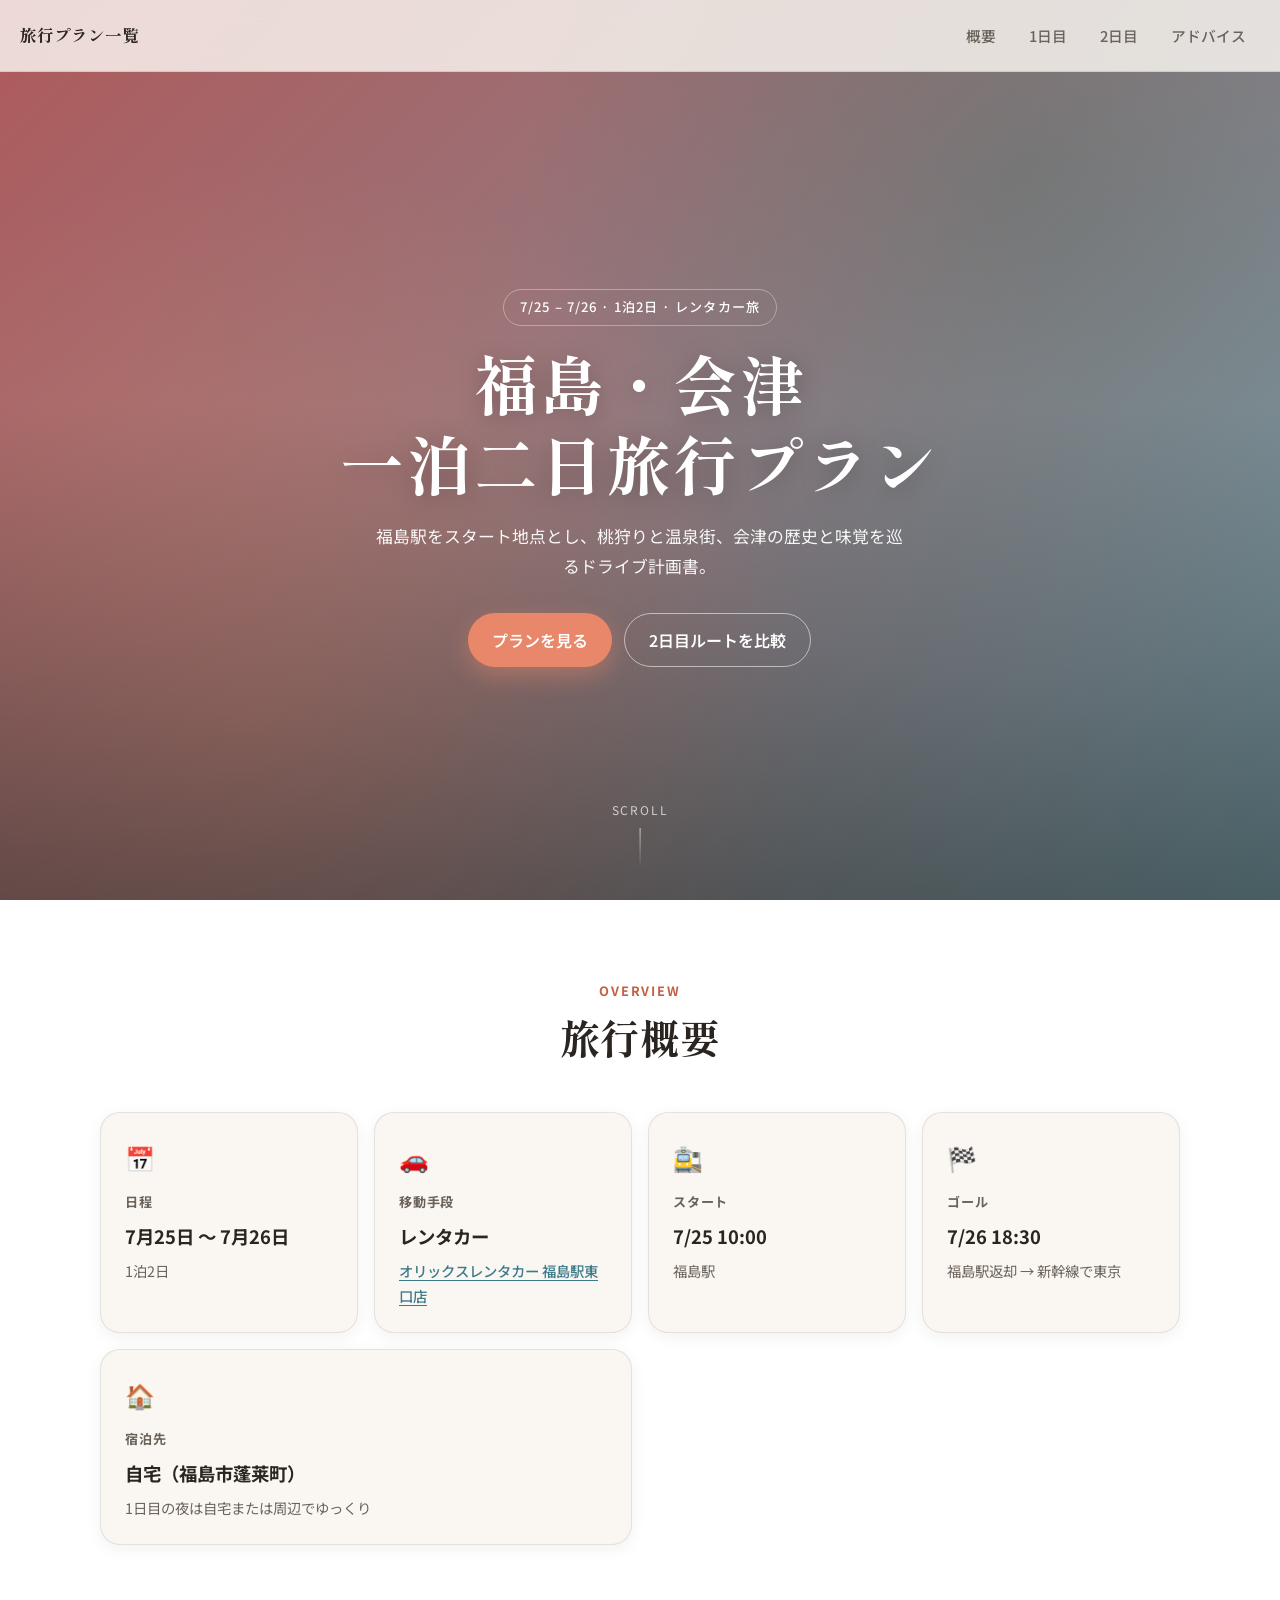
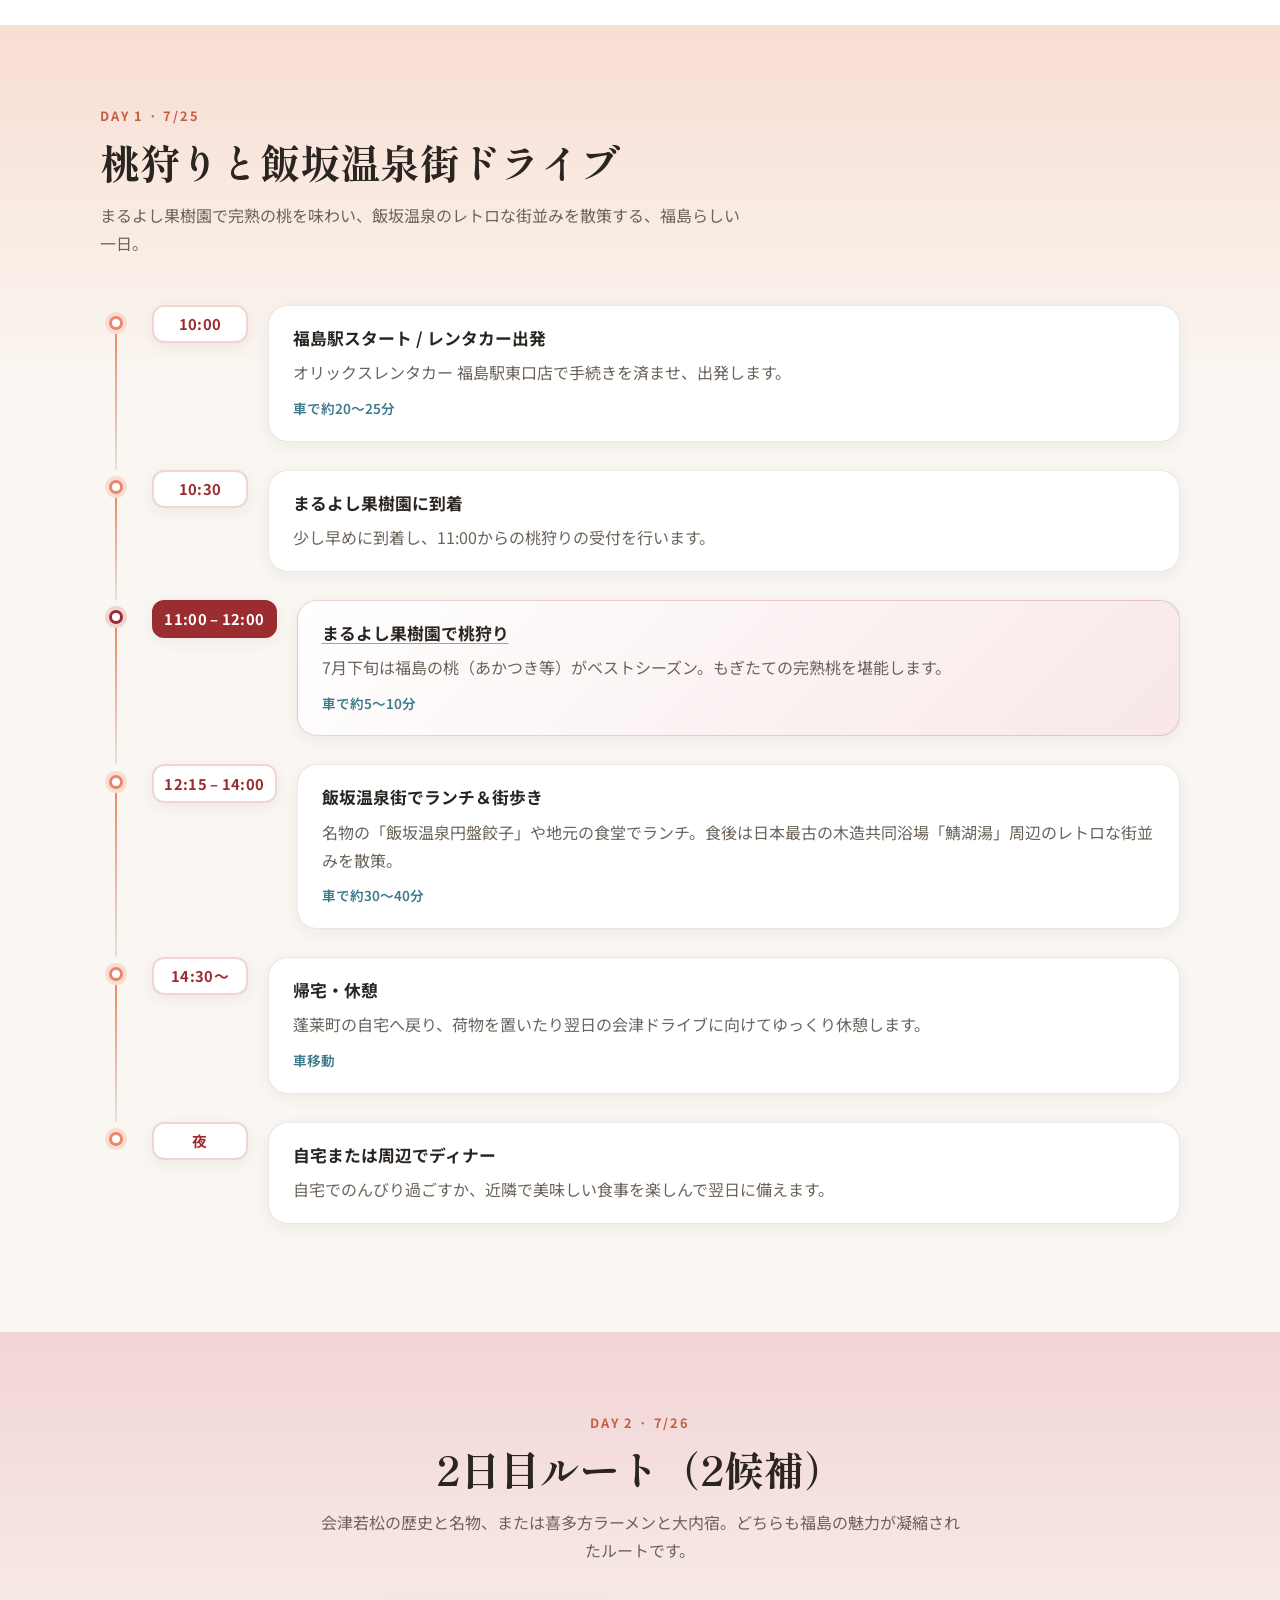
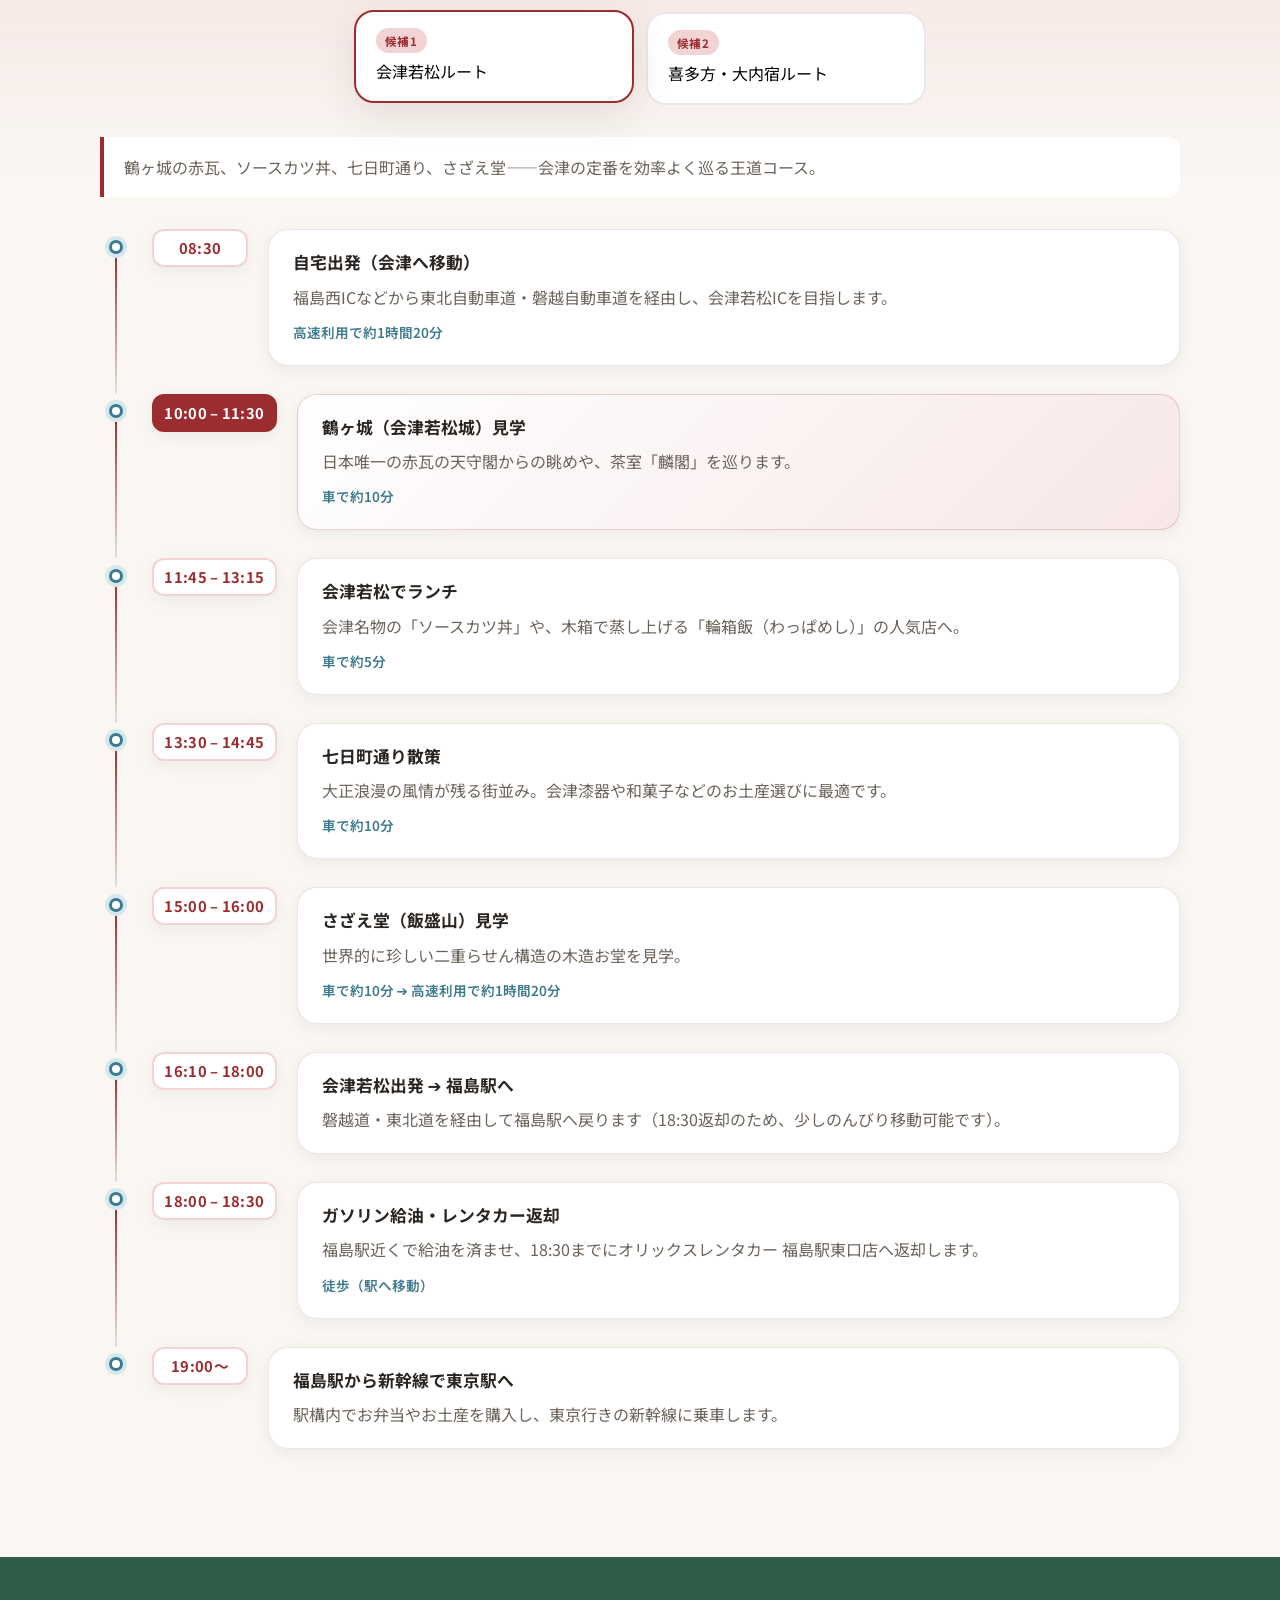
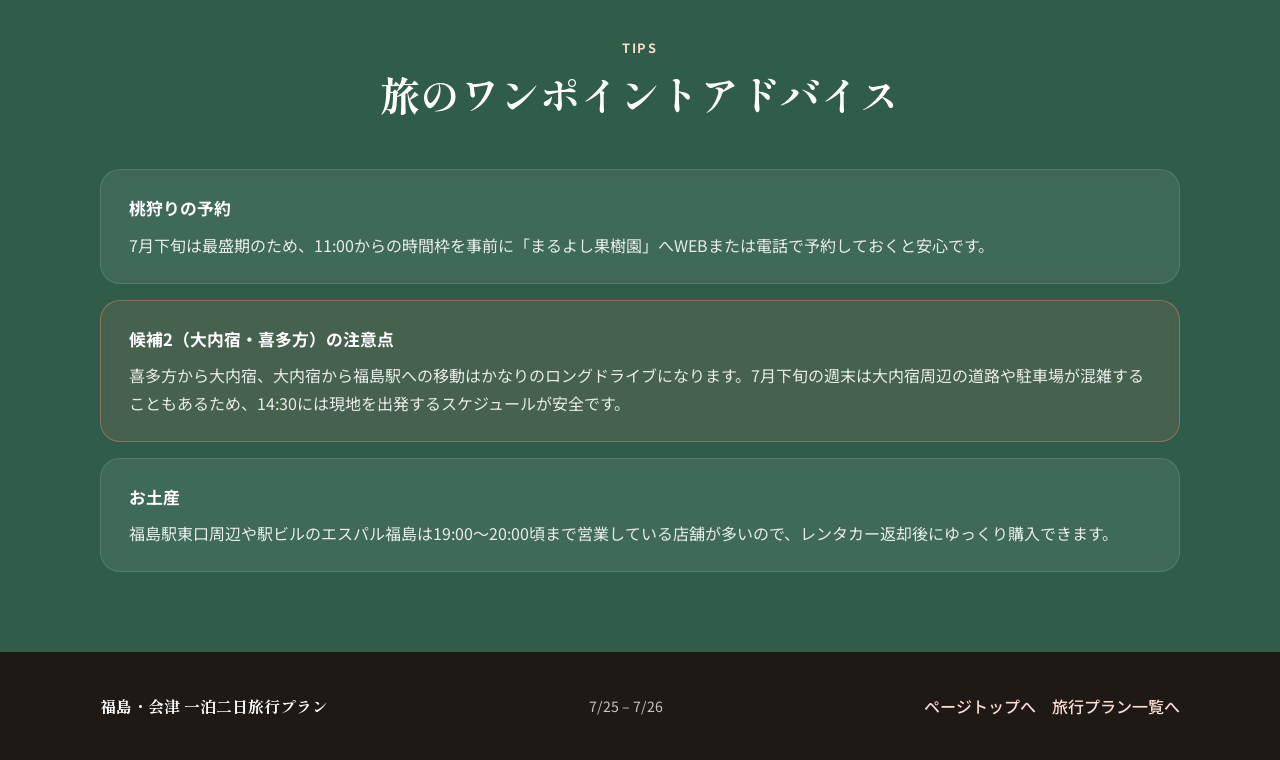
==== plans/fukushima-aizu-jul2025/index.html @ ad92efbf "Add Fukushima and Sendai travel plan site for GitHub Pages. Co-authored-by: Cursor <cursoragent@curs" ====
<!doctype html>
<html lang="ja">
  <head>
    <meta charset="utf-8" />
    <meta name="viewport" content="width=device-width, initial-scale=1" />
    <meta
      name="description"
      content="福島駅を起点とした1泊2日のドライブ旅行プラン。桃狩り、飯坂温泉、会津若松・喜多方・大内宿の2日目ルート候補付き。"
    />
    <title>福島・会津 一泊二日旅行プラン</title>
    <link rel="preconnect" href="https://fonts.googleapis.com" />
    <link rel="preconnect" href="https://fonts.gstatic.com" crossorigin />
    <link
      href="https://fonts.googleapis.com/css2?family=Noto+Sans+JP:wght@400;500;700&family=Shippori+Mincho:wght@500;700&display=swap"
      rel="stylesheet"
    />
    <link rel="stylesheet" href="styles.css" />
  </head>
  <body>
    <a class="skip-link" href="#main">本文へスキップ</a>

    <header class="site-header" id="top">
      <nav class="nav" aria-label="ページ内ナビゲーション">
        <a class="nav__brand" href="../../">旅行プラン一覧</a>
        <button
          class="nav__toggle"
          type="button"
          aria-expanded="false"
          aria-controls="nav-menu"
        >
          メニュー
        </button>
        <ul class="nav__menu" id="nav-menu">
          <li><a href="#overview">概要</a></li>
          <li><a href="#day1">1日目</a></li>
          <li><a href="#day2">2日目</a></li>
          <li><a href="#tips">アドバイス</a></li>
        </ul>
      </nav>

      <section class="hero" aria-labelledby="hero-title">
        <div class="hero__overlay"></div>
        <div class="hero__content">
          <p class="hero__eyebrow">7/25 – 7/26 · 1泊2日 · レンタカー旅</p>
          <h1 class="hero__title" id="hero-title">福島・会津<br />一泊二日旅行プラン</h1>
          <p class="hero__lead">
            福島駅をスタート地点とし、桃狩りと温泉街、会津の歴史と味覚を巡るドライブ計画書。
          </p>
          <div class="hero__actions">
            <a class="btn btn--primary" href="#overview">プランを見る</a>
            <a class="btn btn--ghost" href="#day2">2日目ルートを比較</a>
          </div>
        </div>
        <div class="hero__scroll" aria-hidden="true">
          <span>Scroll</span>
        </div>
      </section>
    </header>

    <main id="main">
      <section class="section overview" id="overview" aria-labelledby="overview-title">
        <div class="container">
          <header class="section__header">
            <p class="section__eyebrow">Overview</p>
            <h2 class="section__title" id="overview-title">旅行概要</h2>
          </header>

          <div class="overview__grid">
            <article class="info-card">
              <span class="info-card__icon" aria-hidden="true">📅</span>
              <h3 class="info-card__label">日程</h3>
              <p class="info-card__value">7月25日 〜 7月26日</p>
              <p class="info-card__note">1泊2日</p>
            </article>
            <article class="info-card">
              <span class="info-card__icon" aria-hidden="true">🚗</span>
              <h3 class="info-card__label">移動手段</h3>
              <p class="info-card__value">レンタカー</p>
              <p class="info-card__note">
                <a
                  href="https://car.orix.co.jp/shops/?md=view&shop_id=275"
                  target="_blank"
                  rel="noopener noreferrer"
                  >オリックスレンタカー 福島駅東口店</a
                >
              </p>
            </article>
            <article class="info-card">
              <span class="info-card__icon" aria-hidden="true">🚉</span>
              <h3 class="info-card__label">スタート</h3>
              <p class="info-card__value">7/25 10:00</p>
              <p class="info-card__note">福島駅</p>
            </article>
            <article class="info-card">
              <span class="info-card__icon" aria-hidden="true">🏁</span>
              <h3 class="info-card__label">ゴール</h3>
              <p class="info-card__value">7/26 18:30</p>
              <p class="info-card__note">福島駅返却 → 新幹線で東京</p>
            </article>
            <article class="info-card info-card--wide">
              <span class="info-card__icon" aria-hidden="true">🏠</span>
              <h3 class="info-card__label">宿泊先</h3>
              <p class="info-card__value">自宅（福島市蓬莱町）</p>
              <p class="info-card__note">1日目の夜は自宅または周辺でゆっくり</p>
            </article>
          </div>
        </div>
      </section>

      <section class="section day-section day-section--peach" id="day1" aria-labelledby="day1-title">
        <div class="container">
          <header class="section__header section__header--left">
            <p class="section__eyebrow">Day 1 · 7/25</p>
            <h2 class="section__title" id="day1-title">桃狩りと飯坂温泉街ドライブ</h2>
            <p class="section__lead">
              まるよし果樹園で完熟の桃を味わい、飯坂温泉のレトロな街並みを散策する、福島らしい一日。
            </p>
          </header>

          <ol class="timeline">
            <li class="timeline__item">
              <div class="timeline__time">10:00</div>
              <article class="timeline__card">
                <h3 class="timeline__heading">福島駅スタート / レンタカー出発</h3>
                <p>
                  オリックスレンタカー 福島駅東口店で手続きを済ませ、出発します。
                </p>
                <p class="timeline__meta">車で約20〜25分</p>
              </article>
            </li>
            <li class="timeline__item">
              <div class="timeline__time">10:30</div>
              <article class="timeline__card">
                <h3 class="timeline__heading">まるよし果樹園に到着</h3>
                <p>少し早めに到着し、11:00からの桃狩りの受付を行います。</p>
              </article>
            </li>
            <li class="timeline__item timeline__item--highlight">
              <div class="timeline__time">11:00 – 12:00</div>
              <article class="timeline__card">
                <h3 class="timeline__heading">
                  <a
                    href="https://www.maruyoshi-peach.com/"
                    target="_blank"
                    rel="noopener noreferrer"
                    >まるよし果樹園で桃狩り</a
                  >
                </h3>
                <p>
                  7月下旬は福島の桃（あかつき等）がベストシーズン。もぎたての完熟桃を堪能します。
                </p>
                <p class="timeline__meta">車で約5〜10分</p>
              </article>
            </li>
            <li class="timeline__item">
              <div class="timeline__time">12:15 – 14:00</div>
              <article class="timeline__card">
                <h3 class="timeline__heading">飯坂温泉街でランチ＆街歩き</h3>
                <p>
                  名物の「飯坂温泉円盤餃子」や地元の食堂でランチ。食後は日本最古の木造共同浴場「鯖湖湯」周辺のレトロな街並みを散策。
                </p>
                <p class="timeline__meta">車で約30〜40分</p>
              </article>
            </li>
            <li class="timeline__item">
              <div class="timeline__time">14:30〜</div>
              <article class="timeline__card">
                <h3 class="timeline__heading">帰宅・休憩</h3>
                <p>
                  蓬莱町の自宅へ戻り、荷物を置いたり翌日の会津ドライブに向けてゆっくり休憩します。
                </p>
                <p class="timeline__meta">車移動</p>
              </article>
            </li>
            <li class="timeline__item">
              <div class="timeline__time">夜</div>
              <article class="timeline__card">
                <h3 class="timeline__heading">自宅または周辺でディナー</h3>
                <p>
                  自宅でのんびり過ごすか、近隣で美味しい食事を楽しんで翌日に備えます。
                </p>
              </article>
            </li>
          </ol>
        </div>
      </section>

      <section class="section day-section day-section--aizu" id="day2" aria-labelledby="day2-title">
        <div class="container">
          <header class="section__header">
            <p class="section__eyebrow">Day 2 · 7/26</p>
            <h2 class="section__title" id="day2-title">2日目ルート（2候補）</h2>
            <p class="section__lead">
              会津若松の歴史と名物、または喜多方ラーメンと大内宿。どちらも福島の魅力が凝縮されたルートです。
            </p>
          </header>

          <div class="route-tabs" role="tablist" aria-label="2日目ルート選択">
            <button
              class="route-tabs__btn is-active"
              type="button"
              role="tab"
              id="tab-route1"
              aria-selected="true"
              aria-controls="panel-route1"
            >
              <span class="route-tabs__badge">候補1</span>
              会津若松ルート
            </button>
            <button
              class="route-tabs__btn"
              type="button"
              role="tab"
              id="tab-route2"
              aria-selected="false"
              aria-controls="panel-route2"
              tabindex="-1"
            >
              <span class="route-tabs__badge">候補2</span>
              喜多方・大内宿ルート
            </button>
          </div>

          <div
            class="route-panel is-active"
            role="tabpanel"
            id="panel-route1"
            aria-labelledby="tab-route1"
          >
            <p class="route-panel__summary">
              鶴ヶ城の赤瓦、ソースカツ丼、七日町通り、さざえ堂——会津の定番を効率よく巡る王道コース。
            </p>
            <ol class="timeline">
              <li class="timeline__item">
                <div class="timeline__time">08:30</div>
                <article class="timeline__card">
                  <h3 class="timeline__heading">自宅出発（会津へ移動）</h3>
                  <p>
                    福島西ICなどから東北自動車道・磐越自動車道を経由し、会津若松ICを目指します。
                  </p>
                  <p class="timeline__meta">高速利用で約1時間20分</p>
                </article>
              </li>
              <li class="timeline__item timeline__item--highlight">
                <div class="timeline__time">10:00 – 11:30</div>
                <article class="timeline__card">
                  <h3 class="timeline__heading">鶴ヶ城（会津若松城）見学</h3>
                  <p>
                    日本唯一の赤瓦の天守閣からの眺めや、茶室「麟閣」を巡ります。
                  </p>
                  <p class="timeline__meta">車で約10分</p>
                </article>
              </li>
              <li class="timeline__item">
                <div class="timeline__time">11:45 – 13:15</div>
                <article class="timeline__card">
                  <h3 class="timeline__heading">会津若松でランチ</h3>
                  <p>
                    会津名物の「ソースカツ丼」や、木箱で蒸し上げる「輪箱飯（わっぱめし）」の人気店へ。
                  </p>
                  <p class="timeline__meta">車で約5分</p>
                </article>
              </li>
              <li class="timeline__item">
                <div class="timeline__time">13:30 – 14:45</div>
                <article class="timeline__card">
                  <h3 class="timeline__heading">七日町通り散策</h3>
                  <p>
                    大正浪漫の風情が残る街並み。会津漆器や和菓子などのお土産選びに最適です。
                  </p>
                  <p class="timeline__meta">車で約10分</p>
                </article>
              </li>
              <li class="timeline__item">
                <div class="timeline__time">15:00 – 16:00</div>
                <article class="timeline__card">
                  <h3 class="timeline__heading">さざえ堂（飯盛山）見学</h3>
                  <p>世界的に珍しい二重らせん構造の木造お堂を見学。</p>
                  <p class="timeline__meta">車で約10分 ➔ 高速利用で約1時間20分</p>
                </article>
              </li>
              <li class="timeline__item">
                <div class="timeline__time">16:10 – 18:00</div>
                <article class="timeline__card">
                  <h3 class="timeline__heading">会津若松出発 ➔ 福島駅へ</h3>
                  <p>
                    磐越道・東北道を経由して福島駅へ戻ります（18:30返却のため、少しのんびり移動可能です）。
                  </p>
                </article>
              </li>
              <li class="timeline__item">
                <div class="timeline__time">18:00 – 18:30</div>
                <article class="timeline__card">
                  <h3 class="timeline__heading">ガソリン給油・レンタカー返却</h3>
                  <p>
                    福島駅近くで給油を済ませ、18:30までにオリックスレンタカー 福島駅東口店へ返却します。
                  </p>
                  <p class="timeline__meta">徒歩（駅へ移動）</p>
                </article>
              </li>
              <li class="timeline__item">
                <div class="timeline__time">19:00〜</div>
                <article class="timeline__card">
                  <h3 class="timeline__heading">福島駅から新幹線で東京駅へ</h3>
                  <p>
                    駅構内でお弁当やお土産を購入し、東京行きの新幹線に乗車します。
                  </p>
                </article>
              </li>
            </ol>
          </div>

          <div
            class="route-panel"
            role="tabpanel"
            id="panel-route2"
            aria-labelledby="tab-route2"
            hidden
          >
            <p class="route-panel__summary">
              喜多方ラーメンの朝食から大内宿の茅葺き宿場町まで。移動量は多いが、北会津の風情を存分に味わえるコース。
            </p>
            <ol class="timeline">
              <li class="timeline__item">
                <div class="timeline__time">08:15</div>
                <article class="timeline__card">
                  <h3 class="timeline__heading">自宅出発（喜多方へ移動）</h3>
                  <p>
                    大内宿への移動時間を考慮し、少し早めに出発。福島西IC等から磐越自動車道を経由、会津縦貫道路を通って喜多方へ。
                  </p>
                  <p class="timeline__meta">高速・高規格道路利用で約1時間20分</p>
                </article>
              </li>
              <li class="timeline__item timeline__item--highlight">
                <div class="timeline__time">09:40 – 11:00</div>
                <article class="timeline__card">
                  <h3 class="timeline__heading">喜多方ラーメンの朝〜昼ランチ</h3>
                  <p>
                    人気店（坂内食堂やまこと食堂など）は並ぶことが多いため、少し早めの時間帯を狙って並び、本場の喜多方ラーメンを堪能します。
                  </p>
                  <p class="timeline__meta">車で約50分</p>
                </article>
              </li>
              <li class="timeline__item">
                <div class="timeline__time">11:00 – 12:00</div>
                <article class="timeline__card">
                  <h3 class="timeline__heading">喜多方 ➔ 大内宿へ移動</h3>
                  <p>
                    会津若松を通り抜け、山間の湯野上温泉方面へ南下して大内宿へ向かいます。
                  </p>
                </article>
              </li>
              <li class="timeline__item timeline__item--highlight">
                <div class="timeline__time">12:00 – 14:30</div>
                <article class="timeline__card">
                  <h3 class="timeline__heading">大内宿 散策</h3>
                  <p>
                    江戸時代の宿場町の面影を残す茅葺き屋根の街並みを散策。名物の「ねぎそば」を軽くつまんだり、高台から全景を撮影します。
                  </p>
                  <p class="timeline__meta">一般道・高速利用で約1時間45分</p>
                </article>
              </li>
              <li class="timeline__item">
                <div class="timeline__time">14:30 – 17:45</div>
                <article class="timeline__card">
                  <h3 class="timeline__heading">大内宿出発 ➔ 福島駅へ（ロングドライブ）</h3>
                  <p>
                    白河IC方面へ抜けるか、または会津若松へ戻って磐越道経由で福島駅へ。夏の夕方の混雑や休憩（SA/PA）を挟むため、3時間強を見込んで余裕を持って出発します。
                  </p>
                </article>
              </li>
              <li class="timeline__item">
                <div class="timeline__time">17:45 – 18:30</div>
                <article class="timeline__card">
                  <h3 class="timeline__heading">ガソリン給油・レンタカー返却</h3>
                  <p>
                    福島駅近くで給油を済ませ、18:30までにオリックスレンタカー 福島駅東口店へ返却します。
                  </p>
                  <p class="timeline__meta">徒歩（駅へ移動）</p>
                </article>
              </li>
              <li class="timeline__item">
                <div class="timeline__time">19:00〜</div>
                <article class="timeline__card">
                  <h3 class="timeline__heading">福島駅から新幹線で東京駅へ</h3>
                  <p>
                    駅でお土産や車内での夕食を買い、新幹線で東京へ帰ります。
                  </p>
                </article>
              </li>
            </ol>
          </div>
        </div>
      </section>

      <section class="section tips" id="tips" aria-labelledby="tips-title">
        <div class="container">
          <header class="section__header">
            <p class="section__eyebrow">Tips</p>
            <h2 class="section__title" id="tips-title">旅のワンポイントアドバイス</h2>
          </header>

          <ul class="tips__list">
            <li class="tip-card">
              <h3 class="tip-card__title">桃狩りの予約</h3>
              <p>
                7月下旬は最盛期のため、11:00からの時間枠を事前に「まるよし果樹園」へWEBまたは電話で予約しておくと安心です。
              </p>
            </li>
            <li class="tip-card tip-card--warn">
              <h3 class="tip-card__title">候補2（大内宿・喜多方）の注意点</h3>
              <p>
                喜多方から大内宿、大内宿から福島駅への移動はかなりのロングドライブになります。7月下旬の週末は大内宿周辺の道路や駐車場が混雑することもあるため、14:30には現地を出発するスケジュールが安全です。
              </p>
            </li>
            <li class="tip-card">
              <h3 class="tip-card__title">お土産</h3>
              <p>
                福島駅東口周辺や駅ビルのエスパル福島は19:00〜20:00頃まで営業している店舗が多いので、レンタカー返却後にゆっくり購入できます。
              </p>
            </li>
          </ul>
        </div>
      </section>
    </main>

    <footer class="site-footer">
      <div class="container site-footer__inner">
        <p class="site-footer__title">福島・会津 一泊二日旅行プラン</p>
        <p class="site-footer__note">7/25 – 7/26</p>
        <div class="site-footer__links">
          <a class="site-footer__top" href="#top">ページトップへ</a>
          <a class="site-footer__top" href="../../">旅行プラン一覧へ</a>
        </div>
      </div>
    </footer>

    <script src="script.js"></script>
  </body>
</html>
---- plans/fukushima-aizu-jul2025/styles.css ----
/* Fukushima travel theme */
:root {
  --color-peach: #e8876a;
  --color-peach-light: #f8ddd2;
  --color-peach-dark: #c45f42;
  --color-onsen: #3d7a8c;
  --color-onsen-light: #d4e8ee;
  --color-aizu: #9b2d30;
  --color-aizu-light: #f2d4d5;
  --color-thatch: #5c4a32;
  --color-thatch-light: #ebe4d8;
  --color-forest: #2f5d4a;
  --color-bg: #faf7f2;
  --color-surface: #ffffff;
  --color-text: #2a2520;
  --color-text-muted: #6b635a;
  --color-border: rgba(44, 36, 28, 0.1);
  --shadow-sm: 0 4px 16px rgba(42, 37, 32, 0.06);
  --shadow-md: 0 12px 40px rgba(42, 37, 32, 0.1);
  --radius-sm: 12px;
  --radius-md: 20px;
  --radius-lg: 28px;
  --font-sans: "Noto Sans JP", system-ui, sans-serif;
  --font-serif: "Shippori Mincho", "Hiragino Mincho ProN", serif;
  --header-height: 72px;
  --max-width: 1080px;
}

*,
*::before,
*::after {
  box-sizing: border-box;
}

html {
  scroll-behavior: smooth;
}

body {
  margin: 0;
  font-family: var(--font-sans);
  font-size: 1rem;
  line-height: 1.75;
  color: var(--color-text);
  background: var(--color-bg);
  -webkit-font-smoothing: antialiased;
}

img {
  max-width: 100%;
  height: auto;
}

a {
  color: var(--color-onsen);
  text-decoration-thickness: 1px;
  text-underline-offset: 3px;
  transition: color 0.2s ease;
}

a:hover {
  color: var(--color-aizu);
}

.skip-link {
  position: absolute;
  top: -100%;
  left: 1rem;
  z-index: 1000;
  padding: 0.75rem 1rem;
  background: var(--color-text);
  color: #fff;
  border-radius: var(--radius-sm);
}

.skip-link:focus {
  top: 1rem;
}

.container {
  width: min(100% - 2.5rem, var(--max-width));
  margin-inline: auto;
}

/* Navigation */
.site-header {
  position: relative;
}

.nav {
  position: fixed;
  top: 0;
  left: 0;
  right: 0;
  z-index: 100;
  display: flex;
  align-items: center;
  justify-content: space-between;
  gap: 1rem;
  height: var(--header-height);
  padding: 0 1.25rem;
  background: rgba(250, 247, 242, 0.82);
  backdrop-filter: blur(14px);
  border-bottom: 1px solid var(--color-border);
}

.nav__brand {
  font-family: var(--font-serif);
  font-weight: 700;
  font-size: 1.05rem;
  color: var(--color-text);
  text-decoration: none;
}

.nav__toggle {
  display: none;
  padding: 0.5rem 0.85rem;
  border: 1px solid var(--color-border);
  border-radius: 999px;
  background: var(--color-surface);
  font: inherit;
  cursor: pointer;
}

.nav__menu {
  display: flex;
  gap: 0.25rem;
  margin: 0;
  padding: 0;
  list-style: none;
}

.nav__menu a {
  display: block;
  padding: 0.5rem 0.9rem;
  color: var(--color-text-muted);
  text-decoration: none;
  border-radius: 999px;
  font-size: 0.92rem;
  font-weight: 500;
  transition: background 0.2s ease, color 0.2s ease;
}

.nav__menu a:hover,
.nav__menu a:focus-visible {
  background: var(--color-peach-light);
  color: var(--color-aizu);
}

/* Hero */
.hero {
  position: relative;
  min-height: 100svh;
  display: grid;
  place-items: center;
  padding: calc(var(--header-height) + 3rem) 1.25rem 4rem;
  overflow: hidden;
  background:
    linear-gradient(135deg, rgba(155, 45, 48, 0.78), rgba(61, 122, 140, 0.72)),
    url("https://images.unsplash.com/photo-1578662996442-48f60103fc96?auto=format&fit=crop&w=1800&q=80")
      center / cover no-repeat;
}

.hero::before {
  content: "";
  position: absolute;
  inset: 0;
  background:
    radial-gradient(circle at 20% 80%, rgba(232, 135, 106, 0.35), transparent 45%),
    radial-gradient(circle at 80% 20%, rgba(47, 93, 74, 0.25), transparent 40%);
  pointer-events: none;
}

.hero__overlay {
  position: absolute;
  inset: 0;
  background: linear-gradient(to top, rgba(20, 16, 12, 0.45), transparent 55%);
}

.hero__content {
  position: relative;
  z-index: 1;
  max-width: 720px;
  text-align: center;
  color: #fff;
}

.hero__eyebrow {
  display: inline-block;
  margin: 0 0 1rem;
  padding: 0.4rem 1rem;
  font-size: 0.82rem;
  font-weight: 500;
  letter-spacing: 0.08em;
  text-transform: uppercase;
  border: 1px solid rgba(255, 255, 255, 0.35);
  border-radius: 999px;
  backdrop-filter: blur(6px);
}

.hero__title {
  margin: 0 0 1.25rem;
  font-family: var(--font-serif);
  font-size: clamp(2.4rem, 6vw, 4rem);
  font-weight: 700;
  line-height: 1.25;
  letter-spacing: 0.04em;
  text-shadow: 0 4px 24px rgba(0, 0, 0, 0.25);
}

.hero__lead {
  margin: 0 auto 2rem;
  max-width: 540px;
  font-size: 1.05rem;
  opacity: 0.95;
}

.hero__actions {
  display: flex;
  flex-wrap: wrap;
  gap: 0.75rem;
  justify-content: center;
}

.btn {
  display: inline-flex;
  align-items: center;
  justify-content: center;
  min-height: 48px;
  padding: 0.75rem 1.5rem;
  border-radius: 999px;
  font-weight: 600;
  text-decoration: none;
  transition: transform 0.2s ease, box-shadow 0.2s ease, background 0.2s ease;
}

.btn:hover {
  transform: translateY(-2px);
}

.btn--primary {
  background: var(--color-peach);
  color: #fff;
  box-shadow: 0 8px 24px rgba(232, 135, 106, 0.45);
}

.btn--primary:hover {
  background: var(--color-peach-dark);
  color: #fff;
}

.btn--ghost {
  border: 1px solid rgba(255, 255, 255, 0.55);
  color: #fff;
  backdrop-filter: blur(6px);
}

.btn--ghost:hover {
  background: rgba(255, 255, 255, 0.12);
  color: #fff;
}

.hero__scroll {
  position: absolute;
  bottom: 2rem;
  left: 50%;
  transform: translateX(-50%);
  font-size: 0.75rem;
  letter-spacing: 0.15em;
  text-transform: uppercase;
  color: rgba(255, 255, 255, 0.7);
  animation: float 2.5s ease-in-out infinite;
}

.hero__scroll::after {
  content: "";
  display: block;
  width: 1px;
  height: 40px;
  margin: 0.5rem auto 0;
  background: linear-gradient(to bottom, rgba(255, 255, 255, 0.7), transparent);
}

@keyframes float {
  0%,
  100% {
    transform: translateX(-50%) translateY(0);
  }
  50% {
    transform: translateX(-50%) translateY(6px);
  }
}

/* Sections */
.section {
  padding: 5rem 0;
}

.section__header {
  text-align: center;
  margin-bottom: 3rem;
}

.section__header--left {
  text-align: left;
}

.section__eyebrow {
  margin: 0 0 0.5rem;
  font-size: 0.8rem;
  font-weight: 700;
  letter-spacing: 0.14em;
  text-transform: uppercase;
  color: var(--color-peach-dark);
}

.section__title {
  margin: 0 0 0.75rem;
  font-family: var(--font-serif);
  font-size: clamp(1.75rem, 4vw, 2.5rem);
  font-weight: 700;
  line-height: 1.35;
}

.section__lead {
  margin: 0 auto;
  max-width: 640px;
  color: var(--color-text-muted);
}

.section__header--left .section__lead {
  margin-left: 0;
}

/* Overview cards */
.overview {
  background: var(--color-surface);
}

.overview__grid {
  display: grid;
  grid-template-columns: repeat(auto-fit, minmax(220px, 1fr));
  gap: 1rem;
}

.info-card {
  padding: 1.5rem;
  background: var(--color-bg);
  border: 1px solid var(--color-border);
  border-radius: var(--radius-md);
  box-shadow: var(--shadow-sm);
  transition: transform 0.2s ease, box-shadow 0.2s ease;
}

.info-card:hover {
  transform: translateY(-3px);
  box-shadow: var(--shadow-md);
}

.info-card--wide {
  grid-column: 1 / -1;
}

@media (min-width: 720px) {
  .info-card--wide {
    grid-column: span 2;
  }
}

.info-card__icon {
  display: block;
  font-size: 1.5rem;
  margin-bottom: 0.75rem;
}

.info-card__label {
  margin: 0 0 0.35rem;
  font-size: 0.82rem;
  font-weight: 700;
  letter-spacing: 0.06em;
  text-transform: uppercase;
  color: var(--color-text-muted);
}

.info-card__value {
  margin: 0;
  font-size: 1.15rem;
  font-weight: 700;
}

.info-card__note {
  margin: 0.35rem 0 0;
  font-size: 0.9rem;
  color: var(--color-text-muted);
}

.info-card__note a {
  font-weight: 500;
}

/* Day sections */
.day-section--peach {
  background:
    linear-gradient(180deg, var(--color-peach-light) 0%, transparent 28%),
    var(--color-bg);
}

.day-section--aizu {
  background:
    linear-gradient(180deg, var(--color-aizu-light) 0%, transparent 24%),
    var(--color-bg);
}

/* Route tabs */
.route-tabs {
  display: flex;
  flex-wrap: wrap;
  gap: 0.75rem;
  justify-content: center;
  margin-bottom: 2rem;
}

.route-tabs__btn {
  display: flex;
  flex-direction: column;
  align-items: flex-start;
  gap: 0.25rem;
  min-width: min(100%, 280px);
  padding: 1rem 1.25rem;
  border: 2px solid var(--color-border);
  border-radius: var(--radius-md);
  background: var(--color-surface);
  font: inherit;
  text-align: left;
  cursor: pointer;
  transition: border-color 0.2s ease, box-shadow 0.2s ease, transform 0.2s ease;
}

.route-tabs__btn:hover {
  border-color: var(--color-peach);
}

.route-tabs__btn.is-active {
  border-color: var(--color-aizu);
  box-shadow: var(--shadow-md);
  transform: translateY(-2px);
}

.route-tabs__badge {
  display: inline-block;
  padding: 0.15rem 0.55rem;
  font-size: 0.72rem;
  font-weight: 700;
  letter-spacing: 0.06em;
  color: var(--color-aizu);
  background: var(--color-aizu-light);
  border-radius: 999px;
}

.route-panel {
  animation: fadeIn 0.35s ease;
}

.route-panel[hidden] {
  display: none;
}

.route-panel__summary {
  margin: 0 0 2rem;
  padding: 1rem 1.25rem;
  background: var(--color-surface);
  border-left: 4px solid var(--color-aizu);
  border-radius: 0 var(--radius-sm) var(--radius-sm) 0;
  color: var(--color-text-muted);
}

@keyframes fadeIn {
  from {
    opacity: 0;
    transform: translateY(8px);
  }
  to {
    opacity: 1;
    transform: translateY(0);
  }
}

/* Timeline */
.timeline {
  margin: 0;
  padding: 0;
  list-style: none;
}

.timeline__item {
  display: grid;
  grid-template-columns: 32px minmax(96px, auto) 1fr;
  gap: 0.75rem 1.25rem;
  position: relative;
  padding-bottom: 1.75rem;
  align-items: start;
}

.timeline__item::before {
  content: "";
  position: absolute;
  left: 15px;
  top: 1.5rem;
  bottom: 0;
  width: 2px;
  background: linear-gradient(to bottom, var(--color-peach), var(--color-border));
}

.timeline__item:last-child::before {
  display: none;
}

.timeline__item::after {
  content: "";
  position: absolute;
  left: 9px;
  top: 0.65rem;
  width: 14px;
  height: 14px;
  border-radius: 50%;
  background: var(--color-surface);
  border: 3px solid var(--color-peach);
  box-shadow: 0 0 0 4px var(--color-peach-light);
}

.timeline__item--highlight::after {
  border-color: var(--color-aizu);
  box-shadow: 0 0 0 4px var(--color-aizu-light);
}

.day-section--aizu .timeline__item::before {
  background: linear-gradient(to bottom, var(--color-aizu), var(--color-border));
}

.day-section--aizu .timeline__item::after {
  border-color: var(--color-onsen);
  box-shadow: 0 0 0 4px var(--color-onsen-light);
}

.timeline__time {
  grid-column: 2;
  display: inline-flex;
  flex-direction: column;
  align-items: center;
  justify-content: center;
  min-width: 5.5rem;
  padding: 0.45rem 0.65rem;
  font-size: 0.92rem;
  font-weight: 700;
  line-height: 1.35;
  font-variant-numeric: tabular-nums;
  letter-spacing: 0.02em;
  white-space: nowrap;
  color: var(--color-aizu);
  text-align: center;
  background: var(--color-surface);
  border: 2px solid var(--color-aizu-light);
  border-radius: var(--radius-sm);
  box-shadow: var(--shadow-sm);
}

.timeline__item--highlight .timeline__time {
  color: #fff;
  background: var(--color-aizu);
  border-color: var(--color-aizu);
}

.timeline__card {
  grid-column: 3;
  padding: 1.25rem 1.5rem;
  background: var(--color-surface);
  border: 1px solid var(--color-border);
  border-radius: var(--radius-md);
  box-shadow: var(--shadow-sm);
}

.timeline__item--highlight .timeline__card {
  border-color: rgba(155, 45, 48, 0.2);
  background: linear-gradient(135deg, #fff 0%, var(--color-aizu-light) 180%);
}

.timeline__heading {
  margin: 0 0 0.5rem;
  font-size: 1.05rem;
  font-weight: 700;
  line-height: 1.45;
}

.timeline__heading a {
  color: inherit;
  text-decoration-color: var(--color-peach);
}

.timeline__card p {
  margin: 0;
  color: var(--color-text-muted);
}

.timeline__meta {
  margin-top: 0.65rem !important;
  font-size: 0.85rem;
  font-weight: 600;
  color: var(--color-onsen) !important;
}

/* Tips */
.tips {
  background: var(--color-forest);
  color: #fff;
}

.tips .section__eyebrow {
  color: var(--color-peach-light);
}

.tips .section__title {
  color: #fff;
}

.tips__list {
  display: grid;
  gap: 1rem;
  margin: 0;
  padding: 0;
  list-style: none;
}

.tip-card {
  padding: 1.5rem 1.75rem;
  background: rgba(255, 255, 255, 0.08);
  border: 1px solid rgba(255, 255, 255, 0.12);
  border-radius: var(--radius-md);
  backdrop-filter: blur(8px);
}

.tip-card--warn {
  border-color: rgba(232, 135, 106, 0.45);
  background: rgba(232, 135, 106, 0.12);
}

.tip-card__title {
  margin: 0 0 0.5rem;
  font-size: 1.05rem;
  font-weight: 700;
}

.tip-card p {
  margin: 0;
  color: rgba(255, 255, 255, 0.88);
  line-height: 1.7;
}

/* Footer */
.site-footer {
  padding: 2.5rem 0;
  background: #1e1914;
  color: rgba(255, 255, 255, 0.75);
}

.site-footer__inner {
  display: flex;
  flex-wrap: wrap;
  align-items: center;
  justify-content: space-between;
  gap: 1rem;
}

.site-footer__title {
  margin: 0;
  font-family: var(--font-serif);
  font-weight: 700;
  color: #fff;
}

.site-footer__note {
  margin: 0;
  font-size: 0.88rem;
}

.site-footer__links {
  display: flex;
  flex-wrap: wrap;
  gap: 1rem;
}

.site-footer__top {
  color: var(--color-peach-light);
  text-decoration: none;
  font-weight: 500;
}

.site-footer__top:hover {
  color: #fff;
}

/* Responsive */
@media (max-width: 768px) {
  .nav__toggle {
    display: inline-flex;
  }

  .nav__menu {
    position: absolute;
    top: calc(100% + 0.5rem);
    right: 1rem;
    flex-direction: column;
    min-width: 200px;
    padding: 0.5rem;
    background: var(--color-surface);
    border: 1px solid var(--color-border);
    border-radius: var(--radius-md);
    box-shadow: var(--shadow-md);
    opacity: 0;
    visibility: hidden;
    transform: translateY(-8px);
    transition: opacity 0.2s ease, transform 0.2s ease, visibility 0.2s;
  }

  .nav__menu.is-open {
    opacity: 1;
    visibility: visible;
    transform: translateY(0);
  }

  .timeline__item {
    grid-template-columns: 28px 1fr;
    grid-template-areas:
      "rail time"
      "rail card";
    gap: 0.5rem 0.85rem;
    padding-left: 0;
  }

  .timeline__item::before {
    left: 13px;
    top: 2.5rem;
  }

  .timeline__item::after {
    left: 7px;
    top: 0.75rem;
  }

  .timeline__time {
    grid-column: auto;
    grid-area: time;
    flex-direction: row;
    flex-wrap: wrap;
    justify-content: flex-start;
    min-width: unset;
    width: fit-content;
    font-size: 1rem;
    text-align: left;
  }

  .timeline__card {
    grid-column: auto;
    grid-area: card;
  }

  .site-footer__inner {
    flex-direction: column;
    text-align: center;
  }
}

@media (prefers-reduced-motion: reduce) {
  html {
    scroll-behavior: auto;
  }

  *,
  *::before,
  *::after {
    animation-duration: 0.01ms !important;
    animation-iteration-count: 1 !important;
    transition-duration: 0.01ms !important;
  }
}
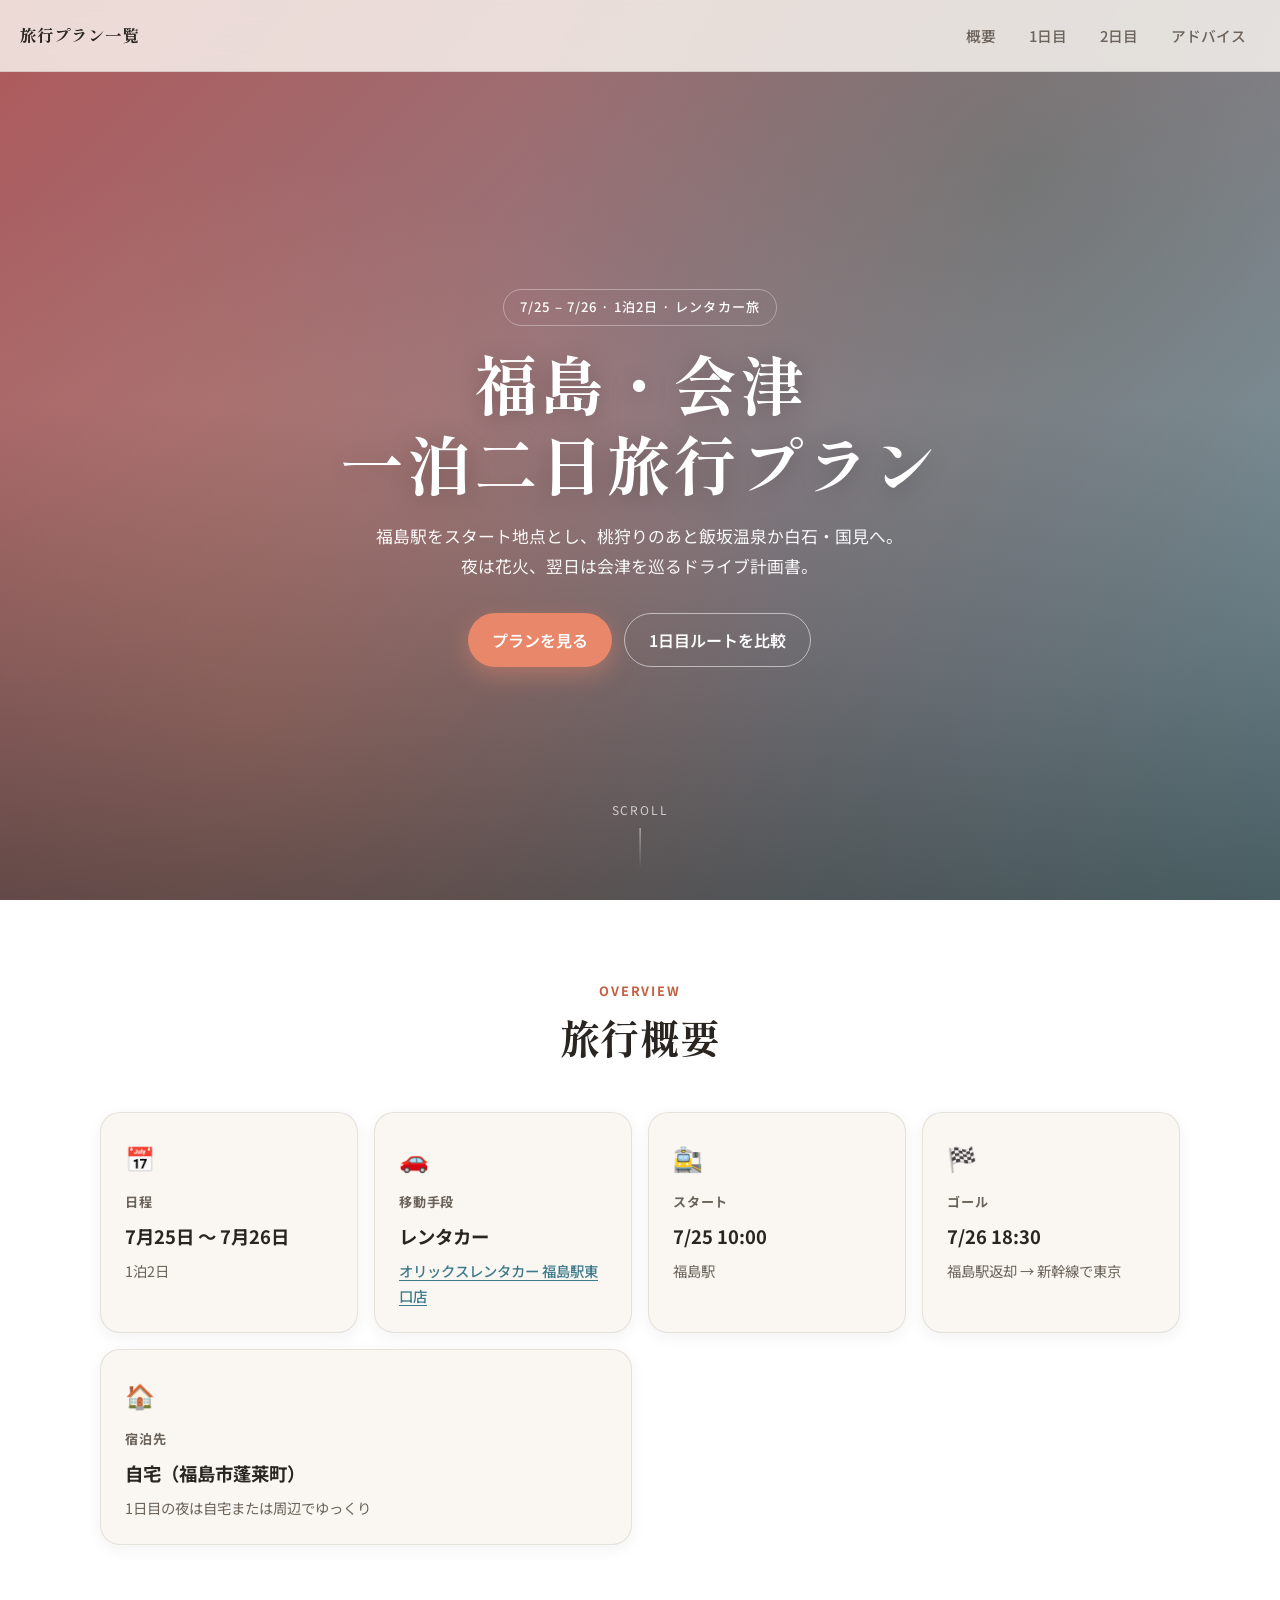
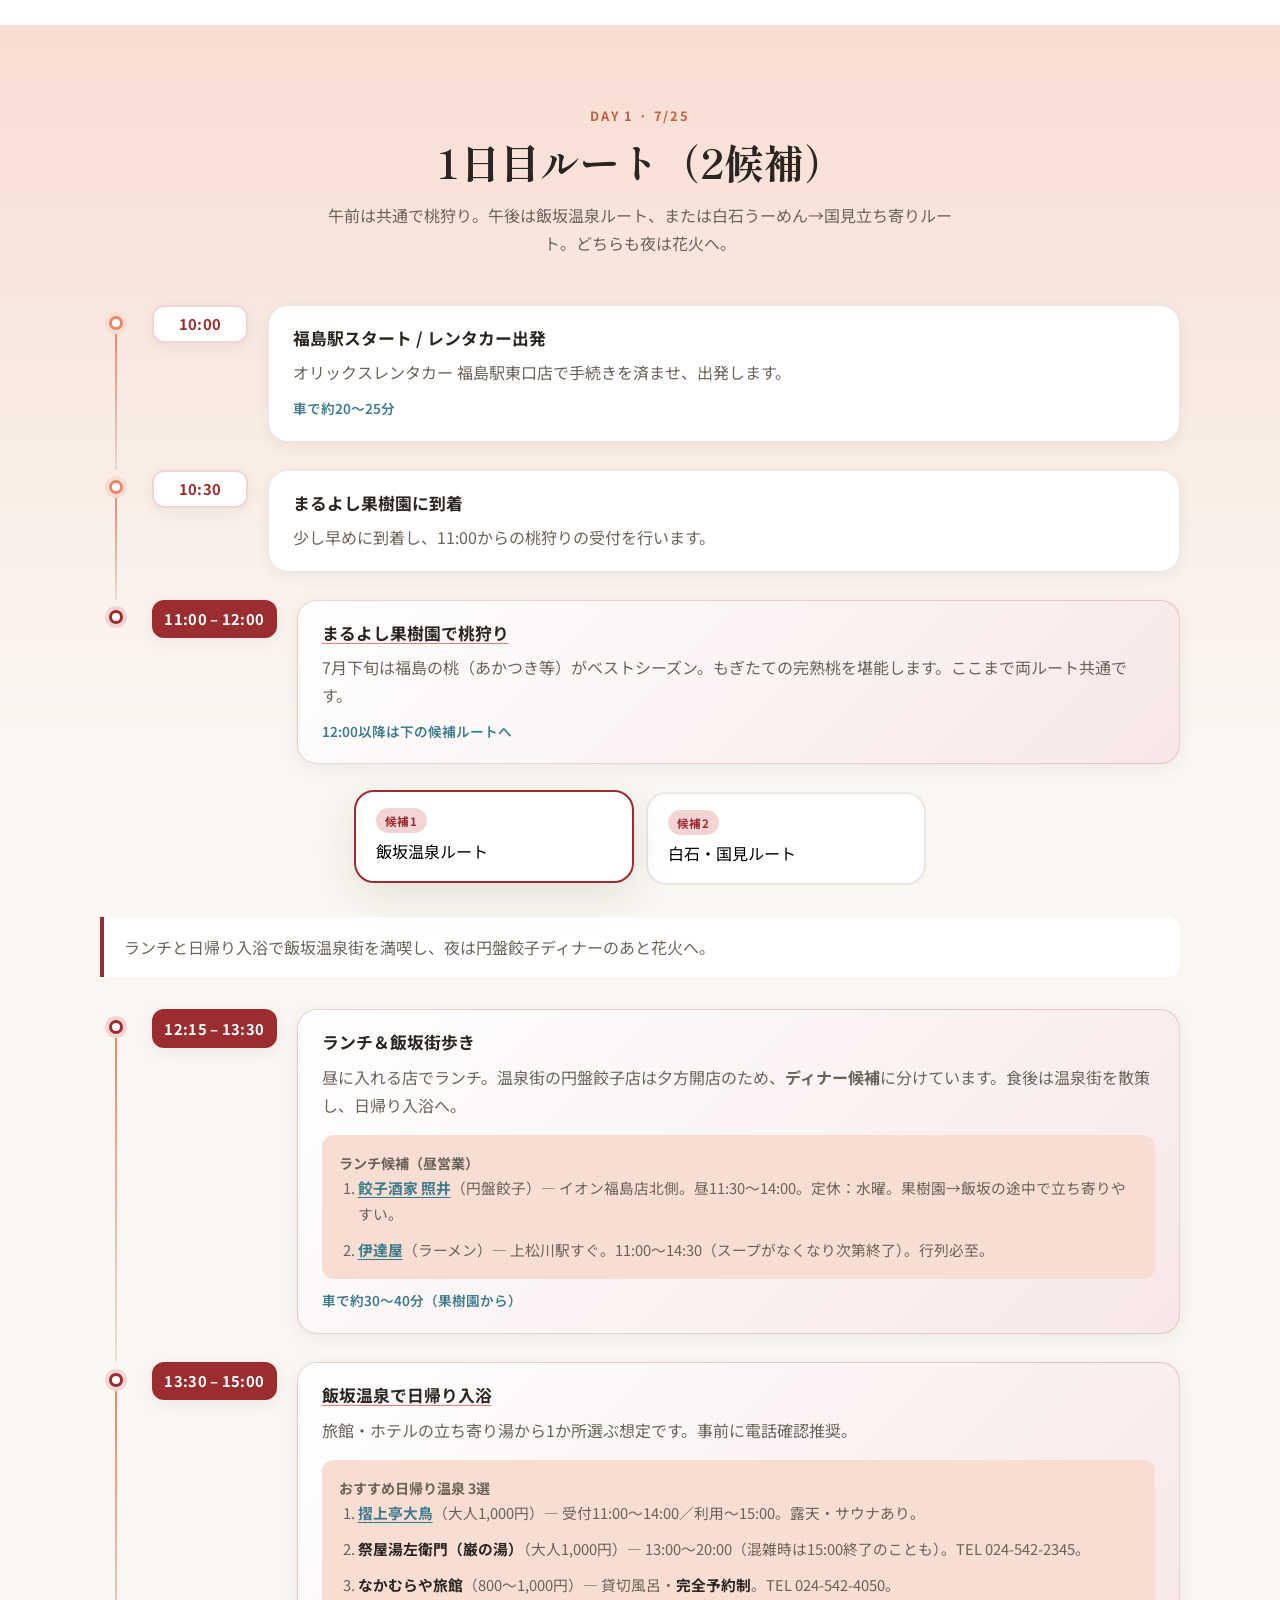
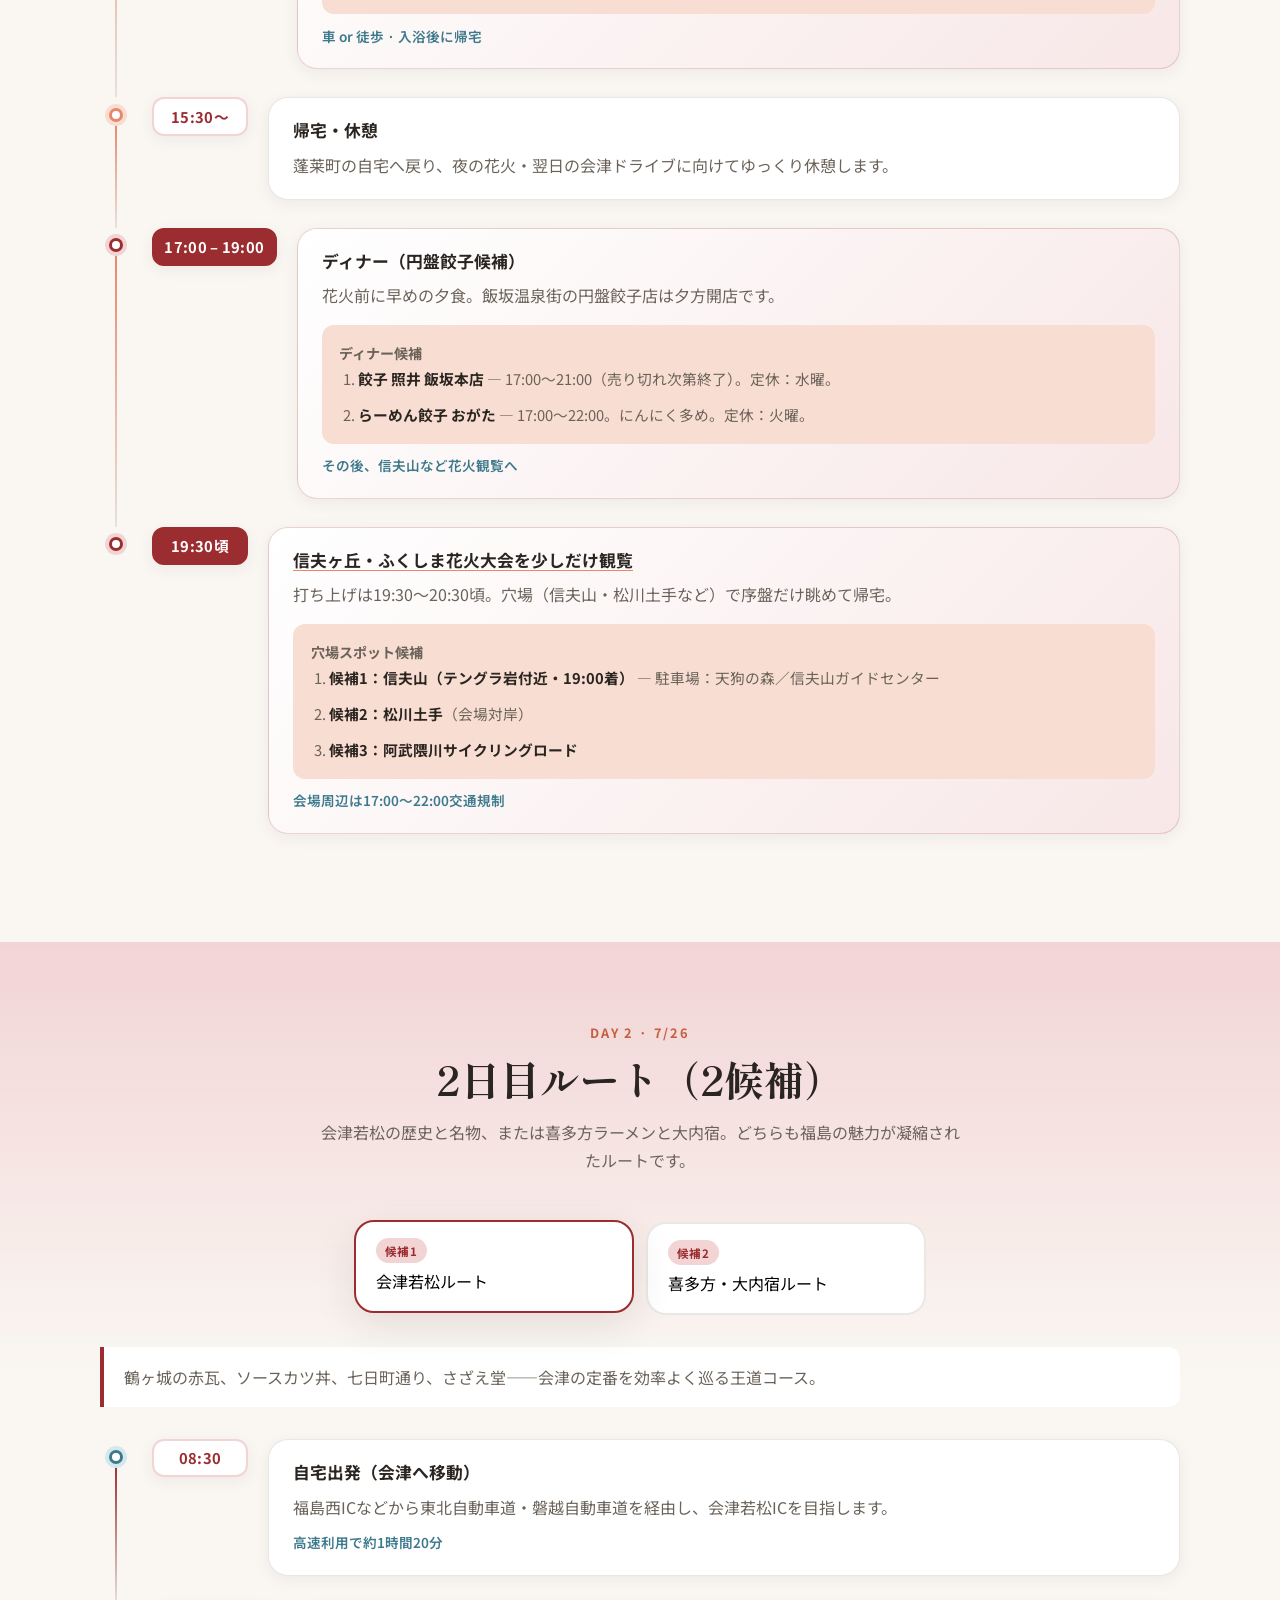
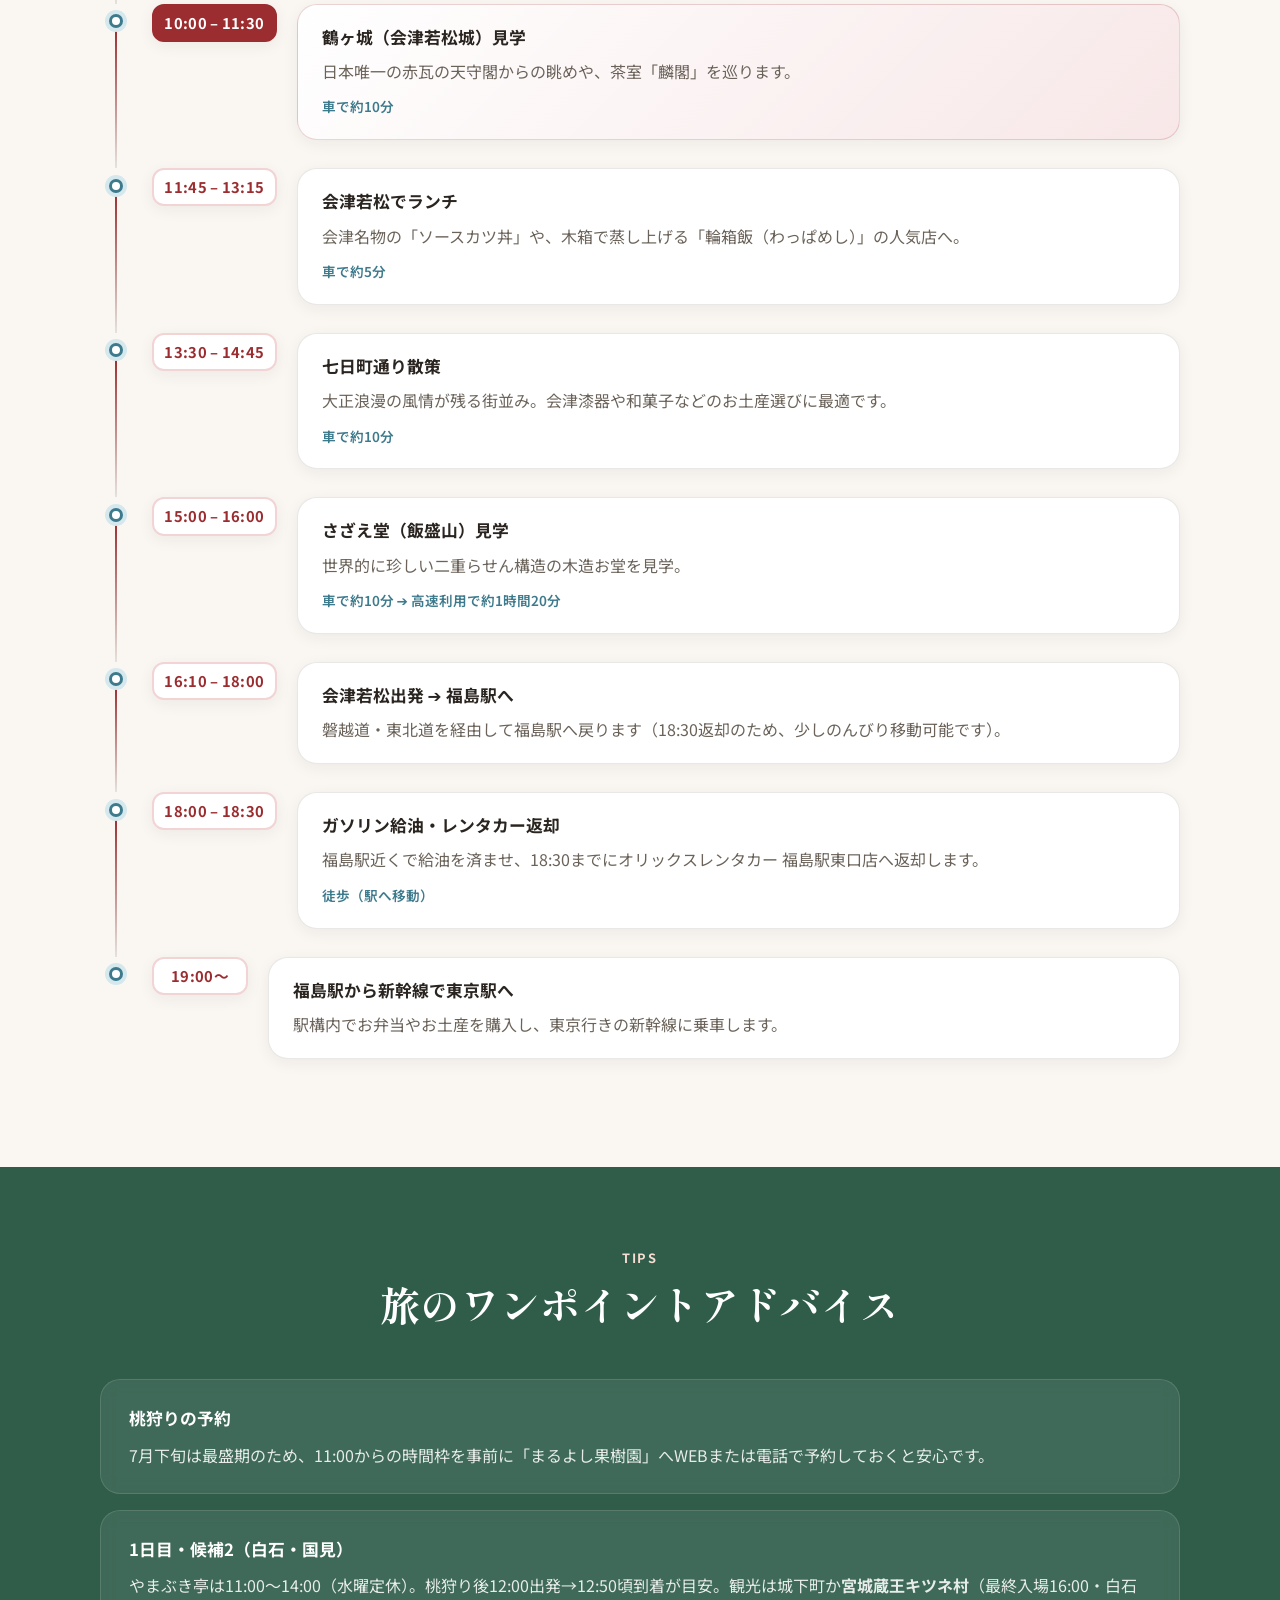
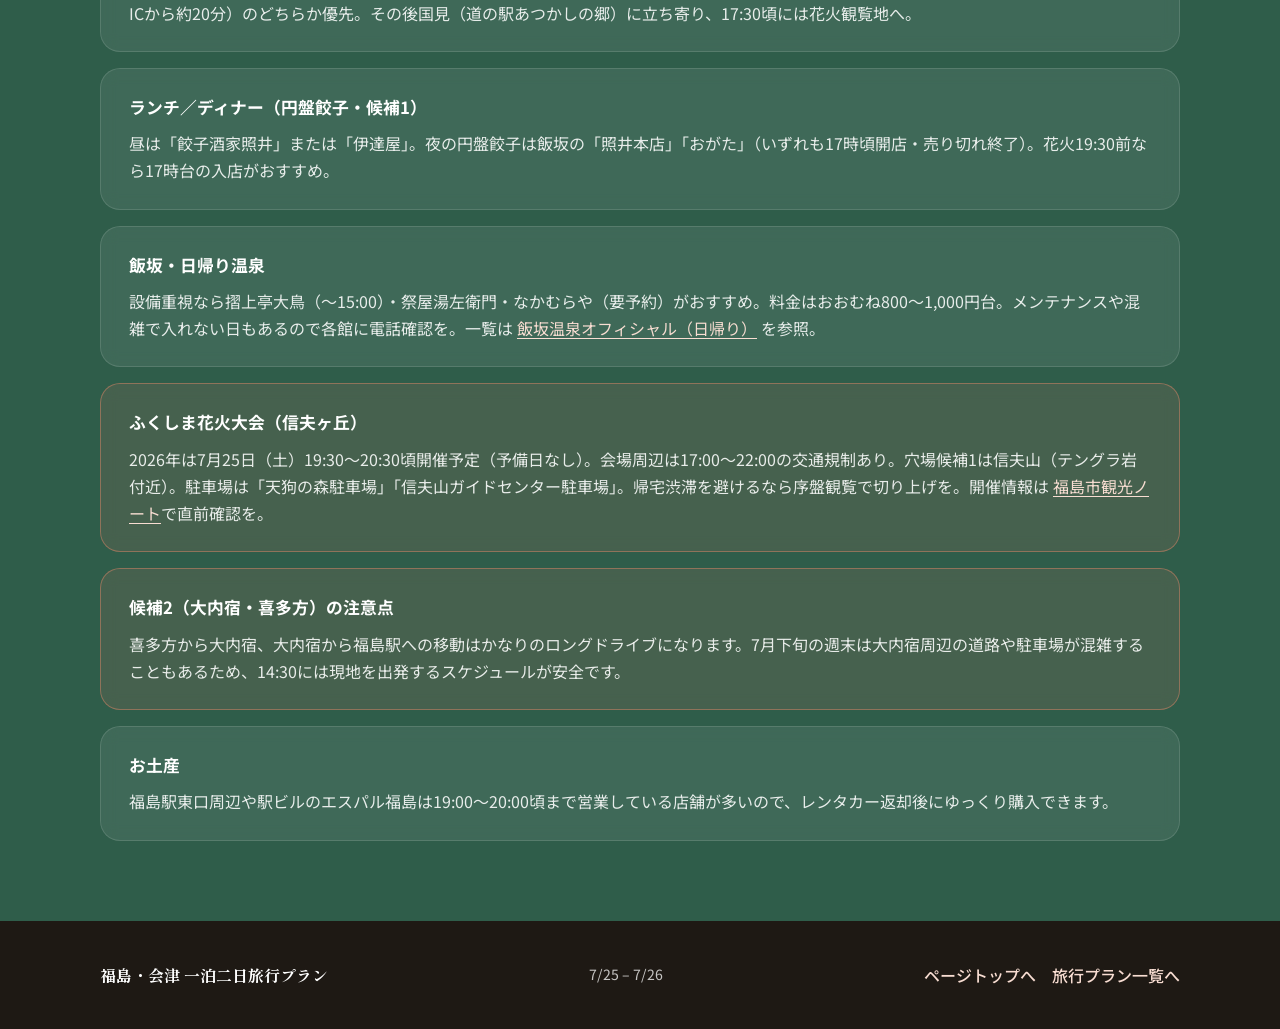
==== commit 252918d1: "feat:various" ====
--- a/plans/fukushima-aizu-jul2025/index.html
+++ b/plans/fukushima-aizu-jul2025/index.html
@@ -44,11 +44,11 @@
           <p class="hero__eyebrow">7/25 – 7/26 · 1泊2日 · レンタカー旅</p>
           <h1 class="hero__title" id="hero-title">福島・会津<br />一泊二日旅行プラン</h1>
           <p class="hero__lead">
-            福島駅をスタート地点とし、桃狩りと温泉街、会津の歴史と味覚を巡るドライブ計画書。
+            福島駅をスタート地点とし、桃狩りのあと飯坂温泉か白石・国見へ。夜は花火、翌日は会津を巡るドライブ計画書。
           </p>
           <div class="hero__actions">
             <a class="btn btn--primary" href="#overview">プランを見る</a>
-            <a class="btn btn--ghost" href="#day2">2日目ルートを比較</a>
+            <a class="btn btn--ghost" href="#day1">1日目ルートを比較</a>
           </div>
         </div>
         <div class="hero__scroll" aria-hidden="true">
@@ -109,11 +109,11 @@
 
       <section class="section day-section day-section--peach" id="day1" aria-labelledby="day1-title">
         <div class="container">
-          <header class="section__header section__header--left">
+          <header class="section__header">
             <p class="section__eyebrow">Day 1 · 7/25</p>
-            <h2 class="section__title" id="day1-title">桃狩りと飯坂温泉街ドライブ</h2>
+            <h2 class="section__title" id="day1-title">1日目ルート（2候補）</h2>
             <p class="section__lead">
-              まるよし果樹園で完熟の桃を味わい、飯坂温泉のレトロな街並みを散策する、福島らしい一日。
+              午前は共通で桃狩り。午後は飯坂温泉ルート、または白石うーめん→国見立ち寄りルート。どちらも夜は花火へ。
             </p>
           </header>
 
@@ -147,41 +147,347 @@
                   >
                 </h3>
                 <p>
-                  7月下旬は福島の桃（あかつき等）がベストシーズン。もぎたての完熟桃を堪能します。
+                  7月下旬は福島の桃（あかつき等）がベストシーズン。もぎたての完熟桃を堪能します。ここまで両ルート共通です。
                 </p>
-                <p class="timeline__meta">車で約5〜10分</p>
+                <p class="timeline__meta">12:00以降は下の候補ルートへ</p>
               </article>
             </li>
-            <li class="timeline__item">
-              <div class="timeline__time">12:15 – 14:00</div>
-              <article class="timeline__card">
-                <h3 class="timeline__heading">飯坂温泉街でランチ＆街歩き</h3>
-                <p>
-                  名物の「飯坂温泉円盤餃子」や地元の食堂でランチ。食後は日本最古の木造共同浴場「鯖湖湯」周辺のレトロな街並みを散策。
-                </p>
-                <p class="timeline__meta">車で約30〜40分</p>
-              </article>
-            </li>
-            <li class="timeline__item">
-              <div class="timeline__time">14:30〜</div>
-              <article class="timeline__card">
-                <h3 class="timeline__heading">帰宅・休憩</h3>
-                <p>
-                  蓬莱町の自宅へ戻り、荷物を置いたり翌日の会津ドライブに向けてゆっくり休憩します。
-                </p>
-                <p class="timeline__meta">車移動</p>
-              </article>
-            </li>
-            <li class="timeline__item">
-              <div class="timeline__time">夜</div>
-              <article class="timeline__card">
-                <h3 class="timeline__heading">自宅または周辺でディナー</h3>
-                <p>
-                  自宅でのんびり過ごすか、近隣で美味しい食事を楽しんで翌日に備えます。
-                </p>
-              </article>
-            </li>
           </ol>
+
+          <div class="route-tabs" role="tablist" aria-label="1日目ルート選択">
+            <button
+              class="route-tabs__btn is-active"
+              type="button"
+              role="tab"
+              id="tab-day1-route1"
+              aria-selected="true"
+              aria-controls="panel-day1-route1"
+            >
+              <span class="route-tabs__badge">候補1</span>
+              飯坂温泉ルート
+            </button>
+            <button
+              class="route-tabs__btn"
+              type="button"
+              role="tab"
+              id="tab-day1-route2"
+              aria-selected="false"
+              aria-controls="panel-day1-route2"
+              tabindex="-1"
+            >
+              <span class="route-tabs__badge">候補2</span>
+              白石・国見ルート
+            </button>
+          </div>
+
+          <div
+            class="route-panel is-active"
+            role="tabpanel"
+            id="panel-day1-route1"
+            aria-labelledby="tab-day1-route1"
+          >
+            <p class="route-panel__summary">
+              ランチと日帰り入浴で飯坂温泉街を満喫し、夜は円盤餃子ディナーのあと花火へ。
+            </p>
+            <ol class="timeline">
+              <li class="timeline__item timeline__item--highlight">
+                <div class="timeline__time">12:15 – 13:30</div>
+                <article class="timeline__card">
+                  <h3 class="timeline__heading">ランチ＆飯坂街歩き</h3>
+                  <p>
+                    昼に入れる店でランチ。温泉街の円盤餃子店は夕方開店のため、<strong>ディナー候補</strong>に分けています。食後は温泉街を散策し、日帰り入浴へ。
+                  </p>
+                  <div class="anaba">
+                    <p class="anaba__title">ランチ候補（昼営業）</p>
+                    <ol class="anaba__list anaba__list--numbered">
+                      <li>
+                        <strong
+                          ><a
+                            href="https://www.gyouza-terui.com/gyouza/"
+                            target="_blank"
+                            rel="noopener noreferrer"
+                            >餃子酒家 照井</a
+                          ></strong
+                        >（円盤餃子）—
+                        イオン福島店北側。昼11:30〜14:00。定休：水曜。果樹園→飯坂の途中で立ち寄りやすい。
+                      </li>
+                      <li>
+                        <strong
+                          ><a
+                            href="https://tabelog.com/fukushima/A0701/A070101/7001032/"
+                            target="_blank"
+                            rel="noopener noreferrer"
+                            >伊達屋</a
+                          ></strong
+                        >（ラーメン）—
+                        上松川駅すぐ。11:00〜14:30（スープがなくなり次第終了）。行列必至。
+                      </li>
+                    </ol>
+                  </div>
+                  <p class="timeline__meta">車で約30〜40分（果樹園から）</p>
+                </article>
+              </li>
+              <li class="timeline__item timeline__item--highlight">
+                <div class="timeline__time">13:30 – 15:00</div>
+                <article class="timeline__card">
+                  <h3 class="timeline__heading">
+                    <a
+                      href="https://iizaka.com/daytrip/"
+                      target="_blank"
+                      rel="noopener noreferrer"
+                      >飯坂温泉で日帰り入浴</a
+                    >
+                  </h3>
+                  <p>
+                    旅館・ホテルの立ち寄り湯から1か所選ぶ想定です。事前に電話確認推奨。
+                  </p>
+                  <div class="anaba">
+                    <p class="anaba__title">おすすめ日帰り温泉 3選</p>
+                    <ol class="anaba__list anaba__list--numbered">
+                      <li>
+                        <strong
+                          ><a
+                            href="https://www.surikamiteiohtori.com/spa/"
+                            target="_blank"
+                            rel="noopener noreferrer"
+                            >摺上亭大鳥</a
+                          ></strong
+                        >（大人1,000円）— 受付11:00〜14:00／利用〜15:00。露天・サウナあり。
+                      </li>
+                      <li>
+                        <strong>祭屋湯左衛門（巌の湯）</strong>（大人1,000円）—
+                        13:00〜20:00（混雑時は15:00終了のことも）。TEL 024-542-2345。
+                      </li>
+                      <li>
+                        <strong>なかむらや旅館</strong>（800〜1,000円）—
+                        貸切風呂・<strong>完全予約制</strong>。TEL 024-542-4050。
+                      </li>
+                    </ol>
+                  </div>
+                  <p class="timeline__meta">車 or 徒歩 · 入浴後に帰宅</p>
+                </article>
+              </li>
+              <li class="timeline__item">
+                <div class="timeline__time">15:30〜</div>
+                <article class="timeline__card">
+                  <h3 class="timeline__heading">帰宅・休憩</h3>
+                  <p>
+                    蓬莱町の自宅へ戻り、夜の花火・翌日の会津ドライブに向けてゆっくり休憩します。
+                  </p>
+                </article>
+              </li>
+              <li class="timeline__item timeline__item--highlight">
+                <div class="timeline__time">17:00 – 19:00</div>
+                <article class="timeline__card">
+                  <h3 class="timeline__heading">ディナー（円盤餃子候補）</h3>
+                  <p>花火前に早めの夕食。飯坂温泉街の円盤餃子店は夕方開店です。</p>
+                  <div class="anaba">
+                    <p class="anaba__title">ディナー候補</p>
+                    <ol class="anaba__list anaba__list--numbered">
+                      <li>
+                        <strong>餃子 照井 飯坂本店</strong> —
+                        17:00〜21:00（売り切れ次第終了）。定休：水曜。
+                      </li>
+                      <li>
+                        <strong>らーめん餃子 おがた</strong> —
+                        17:00〜22:00。にんにく多め。定休：火曜。
+                      </li>
+                    </ol>
+                  </div>
+                  <p class="timeline__meta">その後、信夫山など花火観覧へ</p>
+                </article>
+              </li>
+              <li class="timeline__item timeline__item--highlight">
+                <div class="timeline__time">19:30頃</div>
+                <article class="timeline__card">
+                  <h3 class="timeline__heading">
+                    <a
+                      href="https://www.f-kankou.jp/event/27427"
+                      target="_blank"
+                      rel="noopener noreferrer"
+                      >信夫ヶ丘・ふくしま花火大会を少しだけ観覧</a
+                    >
+                  </h3>
+                  <p>
+                    打ち上げは19:30〜20:30頃。穴場（信夫山・松川土手など）で序盤だけ眺めて帰宅。
+                  </p>
+                  <div class="anaba">
+                    <p class="anaba__title">穴場スポット候補</p>
+                    <ol class="anaba__list anaba__list--numbered">
+                      <li>
+                        <strong>候補1：信夫山（テングラ岩付近・19:00着）</strong> —
+                        駐車場：天狗の森／信夫山ガイドセンター
+                      </li>
+                      <li><strong>候補2：松川土手</strong>（会場対岸）</li>
+                      <li><strong>候補3：阿武隈川サイクリングロード</strong></li>
+                    </ol>
+                  </div>
+                  <p class="timeline__meta">会場周辺は17:00〜22:00交通規制</p>
+                </article>
+              </li>
+            </ol>
+          </div>
+
+          <div
+            class="route-panel"
+            role="tabpanel"
+            id="panel-day1-route2"
+            aria-labelledby="tab-day1-route2"
+            hidden
+          >
+            <p class="route-panel__summary">
+              12時以降に宮城・白石へ。やまぶき亭でうーめんランチ→白石城またはきつね村など観光→国見立ち寄り→そのまま花火へ。やまぶき亭は14:00閉店のため、12:00出発がポイントです。
+            </p>
+            <ol class="timeline">
+              <li class="timeline__item">
+                <div class="timeline__time">12:00</div>
+                <article class="timeline__card">
+                  <h3 class="timeline__heading">桃狩り終了 → 白石へ出発</h3>
+                  <p>
+                    果樹園を出発し、東北道などを利用して白石市へ。ランチ店は14:00閉店のため、遅れないよう移動します。
+                  </p>
+                  <p class="timeline__meta">車で約40〜50分（東北道経由）</p>
+                </article>
+              </li>
+              <li class="timeline__item timeline__item--highlight">
+                <div class="timeline__time">12:50 – 14:00</div>
+                <article class="timeline__card">
+                  <h3 class="timeline__heading">
+                    <a
+                      href="http://shiroishi-umen.com/yamabukitei/index.html"
+                      target="_blank"
+                      rel="noopener noreferrer"
+                      >白石うーめん やまぶき亭でランチ</a
+                    >
+                  </h3>
+                  <p>
+                    明治後期の商家を改装したうーめん専門店。醤油・クルミ・黒ごまの3種のタレで楽しむ「うーめん三昧」が人気。白石城からも徒歩圏。
+                  </p>
+                  <div class="anaba">
+                    <p class="anaba__title">店舗メモ</p>
+                    <ul class="anaba__list">
+                      <li>住所：宮城県白石市城北町6-13／TEL 0224-25-2322</li>
+                      <li>営業：11:00〜14:00（時間外は予約）／定休：水曜</li>
+                      <li>駐車場：店裏・向かい城北駐車場あり</li>
+                    </ul>
+                  </div>
+                  <p class="timeline__meta">14:00閉店 · 12:50頃到着が安全</p>
+                </article>
+              </li>
+              <li class="timeline__item timeline__item--highlight">
+                <div class="timeline__time">14:00 – 16:00</div>
+                <article class="timeline__card">
+                  <h3 class="timeline__heading">白石観光</h3>
+                  <p>
+                    ランチ後は城下町散策か、蔵王方面のきつね村へ。時間の都合でどちらかをメインにする想定です（きつね村は最終入場16:00）。
+                  </p>
+                  <div class="anaba">
+                    <p class="anaba__title">観光スポット候補</p>
+                    <ol class="anaba__list anaba__list--numbered">
+                      <li>
+                        <strong
+                          ><a
+                            href="http://zao-fox-village.com/"
+                            target="_blank"
+                            rel="noopener noreferrer"
+                            >宮城蔵王キツネ村（きつね村）</a
+                          ></strong
+                        >—
+                        白石市内・白石ICから車で約20分。多数のキツネとふれあえる人気スポット。夏期9:00〜16:30（最終入場16:00）。大人1,500円／小学生以下無料。定休：水曜（祝日等は営業のことも）。駐車場あり。TEL 0224-24-8812。
+                      </li>
+                      <li>
+                        <strong>白石城</strong> —
+                        やまぶき亭から徒歩圏。天守からの眺めと城下町の雰囲気を楽しむ。
+                      </li>
+                      <li>
+                        <strong>武家屋敷通り</strong> —
+                        城下の街並み散策。写真映えする落ち着いた通り。
+                      </li>
+                      <li>
+                        <strong>益岡公園周辺</strong> —
+                        白石城に隣接。時間があればひと休み。
+                      </li>
+                    </ol>
+                    <p class="anaba__note">
+                      きつね村を行く場合はランチ後すぐ出発し、15:30頃までに入場するのが安心。城下町と両方は時間が足りないので、どちらか優先で。
+                    </p>
+                  </div>
+                  <p class="timeline__meta">車（きつね村）or 徒歩（城下）· その後国見へ</p>
+                </article>
+              </li>
+              <li class="timeline__item timeline__item--highlight">
+                <div class="timeline__time">16:00 – 17:30</div>
+                <article class="timeline__card">
+                  <h3 class="timeline__heading">
+                    <a
+                      href="https://www.michinoeki923.com/"
+                      target="_blank"
+                      rel="noopener noreferrer"
+                      >国見に立ち寄る</a
+                    >
+                  </h3>
+                  <p>
+                    白石から国道4号・東北道経由で国見町へ。花火会場（福島市）へ戻る動線上で休憩・お土産・軽食に便利です。
+                  </p>
+                  <div class="anaba">
+                    <p class="anaba__title">立ち寄り候補</p>
+                    <ol class="anaba__list anaba__list--numbered">
+                      <li>
+                        <strong>道の駅国見 あつかしの郷</strong> —
+                        国道4号沿い。農産物直売・国見バーガー・ジェラートなど。駐車場も広い。
+                      </li>
+                      <li>
+                        <strong>あつかし千年公園</strong> —
+                        阿津賀志山防塁など史跡。時間があれば短時間の散策。
+                      </li>
+                    </ol>
+                    <p class="anaba__note">
+                      花火の19:30に間に合わせるなら、17:30頃には国見を出発し、信夫山など観覧スポットへ向かうのが安心です。
+                    </p>
+                  </div>
+                  <p class="timeline__meta">車で約30〜40分（白石→国見）</p>
+                </article>
+              </li>
+              <li class="timeline__item">
+                <div class="timeline__time">17:30 – 19:00</div>
+                <article class="timeline__card">
+                  <h3 class="timeline__heading">国見出発 → 花火観覧地へ</h3>
+                  <p>
+                    夕食は国見の道の駅や、福島市内で軽く済ませる想定。渋滞・交通規制を見越し、観覧スポットへ早めに入ります。
+                  </p>
+                  <p class="timeline__meta">車で約30〜40分（国見→信夫山方面）</p>
+                </article>
+              </li>
+              <li class="timeline__item timeline__item--highlight">
+                <div class="timeline__time">19:30頃</div>
+                <article class="timeline__card">
+                  <h3 class="timeline__heading">
+                    <a
+                      href="https://www.f-kankou.jp/event/27427"
+                      target="_blank"
+                      rel="noopener noreferrer"
+                      >信夫ヶ丘・ふくしま花火大会を少しだけ観覧</a
+                    >
+                  </h3>
+                  <p>
+                    国見からそのまま花火へ。打ち上げは19:30〜20:30頃。穴場で序盤だけ眺めて帰宅する想定です。
+                  </p>
+                  <div class="anaba">
+                    <p class="anaba__title">穴場スポット候補（候補1と同じ）</p>
+                    <ol class="anaba__list anaba__list--numbered">
+                      <li>
+                        <strong>信夫山（テングラ岩付近・19:00着推奨）</strong> —
+                        駐車場：天狗の森／信夫山ガイドセンター
+                      </li>
+                      <li><strong>松川土手</strong>（会場対岸）</li>
+                      <li><strong>阿武隈川サイクリングロード</strong></li>
+                    </ol>
+                  </div>
+                  <p class="timeline__meta">会場周辺は17:00〜22:00交通規制</p>
+                </article>
+              </li>
+            </ol>
+          </div>
         </div>
       </section>
 
@@ -407,6 +713,40 @@
                 7月下旬は最盛期のため、11:00からの時間枠を事前に「まるよし果樹園」へWEBまたは電話で予約しておくと安心です。
               </p>
             </li>
+            <li class="tip-card">
+              <h3 class="tip-card__title">1日目・候補2（白石・国見）</h3>
+              <p>
+                やまぶき亭は11:00〜14:00（水曜定休）。桃狩り後12:00出発→12:50頃到着が目安。観光は城下町か<strong>宮城蔵王キツネ村</strong>（最終入場16:00・白石ICから約20分）のどちらか優先。その後国見（道の駅あつかしの郷）に立ち寄り、17:30頃には花火観覧地へ。
+              </p>
+            </li>
+            <li class="tip-card">
+              <h3 class="tip-card__title">ランチ／ディナー（円盤餃子・候補1）</h3>
+              <p>
+                昼は「餃子酒家照井」または「伊達屋」。夜の円盤餃子は飯坂の「照井本店」「おがた」（いずれも17時頃開店・売り切れ終了）。花火19:30前なら17時台の入店がおすすめ。
+              </p>
+            </li>
+            <li class="tip-card">
+              <h3 class="tip-card__title">飯坂・日帰り温泉</h3>
+              <p>
+                設備重視なら摺上亭大鳥（〜15:00）・祭屋湯左衛門・なかむらや（要予約）がおすすめ。料金はおおむね800〜1,000円台。メンテナンスや混雑で入れない日もあるので各館に電話確認を。一覧は
+                <a href="https://iizaka.com/daytrip/" target="_blank" rel="noopener noreferrer"
+                  >飯坂温泉オフィシャル（日帰り）</a
+                >
+                を参照。
+              </p>
+            </li>
+            <li class="tip-card tip-card--warn">
+              <h3 class="tip-card__title">ふくしま花火大会（信夫ヶ丘）</h3>
+              <p>
+                2026年は7月25日（土）19:30〜20:30頃開催予定（予備日なし）。会場周辺は17:00〜22:00の交通規制あり。穴場候補1は信夫山（テングラ岩付近）。駐車場は「天狗の森駐車場」「信夫山ガイドセンター駐車場」。帰宅渋滞を避けるなら序盤観覧で切り上げを。開催情報は
+                <a
+                  href="https://www.f-kankou.jp/event/27427"
+                  target="_blank"
+                  rel="noopener noreferrer"
+                  >福島市観光ノート</a
+                >で直前確認を。
+              </p>
+            </li>
             <li class="tip-card tip-card--warn">
               <h3 class="tip-card__title">候補2（大内宿・喜多方）の注意点</h3>
               <p>
--- a/plans/fukushima-aizu-jul2025/styles.css
+++ b/plans/fukushima-aizu-jul2025/styles.css
@@ -461,8 +461,13 @@
   animation: fadeIn 0.35s ease;
 }
 
-.route-panel[hidden] {
+.route-panel[hidden],
+.route-panel:not(.is-active) {
   display: none;
+}
+
+.route-panel.is-active {
+  display: block;
 }
 
 .route-panel__summary {
@@ -606,6 +611,66 @@
   font-size: 0.85rem;
   font-weight: 600;
   color: var(--color-onsen) !important;
+}
+
+.anaba {
+  margin-top: 1rem;
+  padding: 1rem 1.1rem;
+  background: var(--color-peach-light);
+  border-radius: var(--radius-sm);
+}
+
+.anaba__title {
+  margin: 0 0 0.5rem;
+  font-size: 0.88rem;
+  font-weight: 700;
+  color: var(--color-aizu);
+}
+
+.anaba__list {
+  margin: 0;
+  padding-left: 1.15rem;
+  color: var(--color-text-muted);
+  font-size: 0.92rem;
+}
+
+.anaba__list--numbered {
+  list-style: decimal;
+}
+
+.anaba__list > li + li {
+  margin-top: 0.65rem;
+}
+
+.anaba__list strong {
+  color: var(--color-text);
+}
+
+.anaba__parking {
+  margin: 0.4rem 0 0;
+  padding-left: 1.1rem;
+  list-style: disc;
+  font-size: 0.88rem;
+}
+
+.anaba__parking li + li {
+  margin-top: 0.2rem;
+}
+
+.anaba__note {
+  margin: 0.75rem 0 0;
+  font-size: 0.85rem;
+  color: var(--color-text-muted);
+  line-height: 1.65;
+}
+
+.anaba__note a {
+  color: var(--color-aizu);
+  font-weight: 600;
+}
+
+.tips a {
+  color: var(--color-peach-light);
 }
 
 /* Tips */
